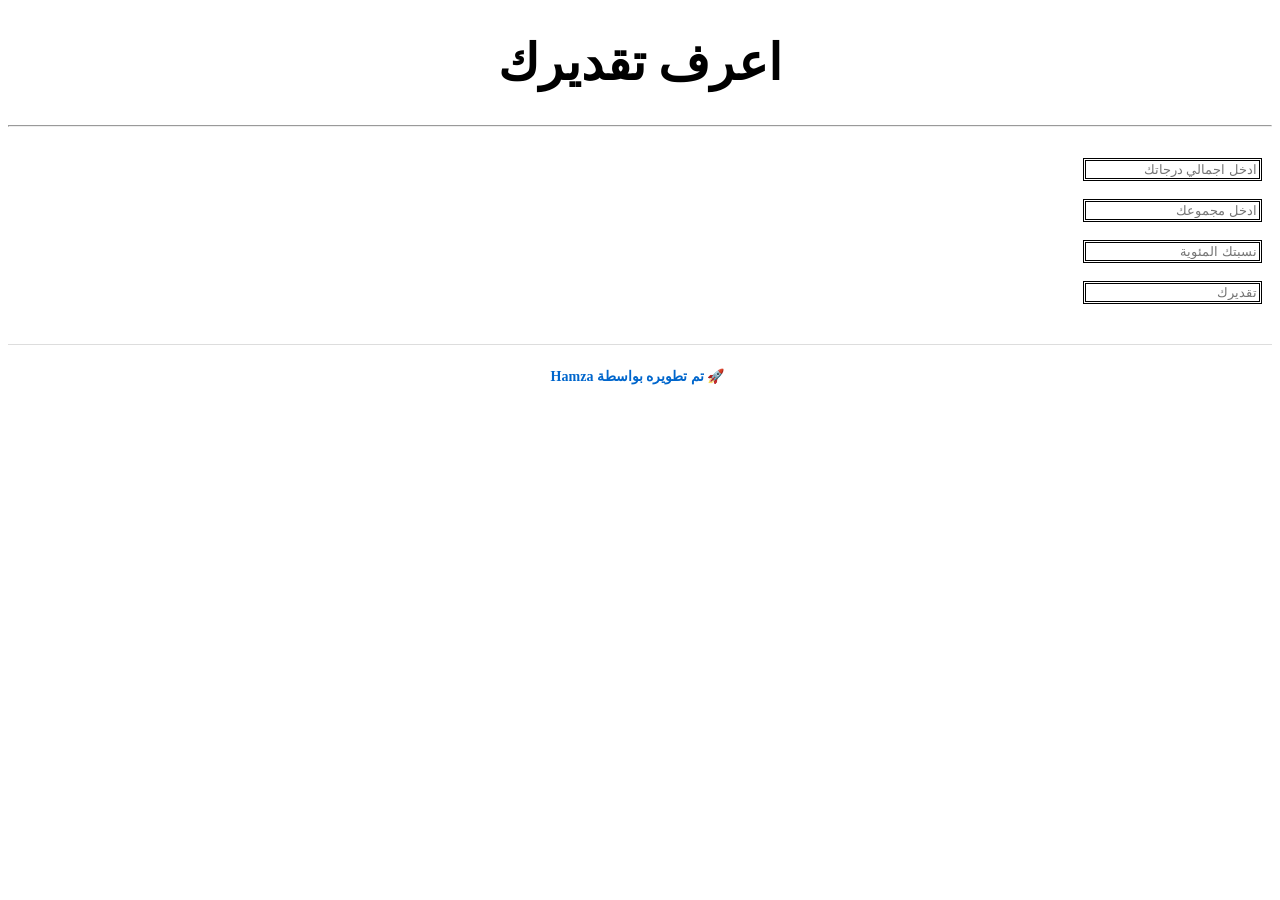
==== index.html @ 23984f37 "Add files via upload" ====
<!DOCTYPE html>
<html>
    <head>
        <meta charset="UTF-8">
        <meta name="viewport" content="width=device-width, initial-scale=1.0">
        <meta name="description" content="درجات طلاب الصف الثالث الاعدادي في محافظة المنوفية">
        <title>معرفة تقديرك</title>
        <link rel="stylesheet" href="index.css">
    </head>
    <body dir="auto">
        <div class="heder">
            <center>
                <h1>اعرف تقديرك</h1><hr>
            </center>
        </div>
        <div class="input"><br>
            <input type="number" placeholder="ادخل اجمالي درجاتك" id="a1"><br><br>
            <input type="number" placeholder="ادخل مجموعك"id="a2"><br><br>
        </div>
        <div class="output">
            <input type="number" placeholder="نسبتك المئوية" id="a3"><br><br>
             <input type="text" placeholder="تقديرك" id="a4">
        </div>
        <div id="error-message"></div>
        <footer>
            <a href="https://www.facebook.com/Senko6666/" target="_blank" class="developer-link">
            <i class="fab fa-facebook"></i> 🚀 تم تطويره بواسطة Hamza
            </a>
        </footer>
         <script src="mine.js"></script>
    </body>
</html>
---- index.css ----
.heder{
    color: #000000;
    font-size: 25px;
}
#a1{
    border: #000000;
    border-style: double;
    color: rgb(0, 179, 255);
    margin: 0px 10px 0px 25px;
}
#a2{
    border: #000000;
    border-style: double;
    color: rgb(0, 179, 255);
     margin: 0px 10px 0px 25px;
}
#a3{
    border: #000000;
    border-style: double;
    color: rgb(0, 179, 255);
     margin: 0px 10px 0px 25px;
}
#a4{
    border: #000000;
    border-style: double;
    color: rgb(0, 179, 255);
     margin: 0px 10px 0px 25px;
}
#error-message {
  color: red;
  font-size: 14px;
  margin-top: 5px;
  font-weight: bold;
  display: none; /* مخفية في الأول */
}

    footer {
      text-align: center;
      padding: 20px;
      margin-top: 40px;
      color: #666;
      font-size: 14px;
      border-top: 1px solid #ddd;
    }
    
    .developer-link {
      color: #0066cc;
      font-weight: bold;
      text-decoration: none;
      display: inline-flex;
      align-items: center;
      gap: 5px;
    }
    
    .developer-link:hover {
      text-decoration: underline;
      color: #004d99;
    }
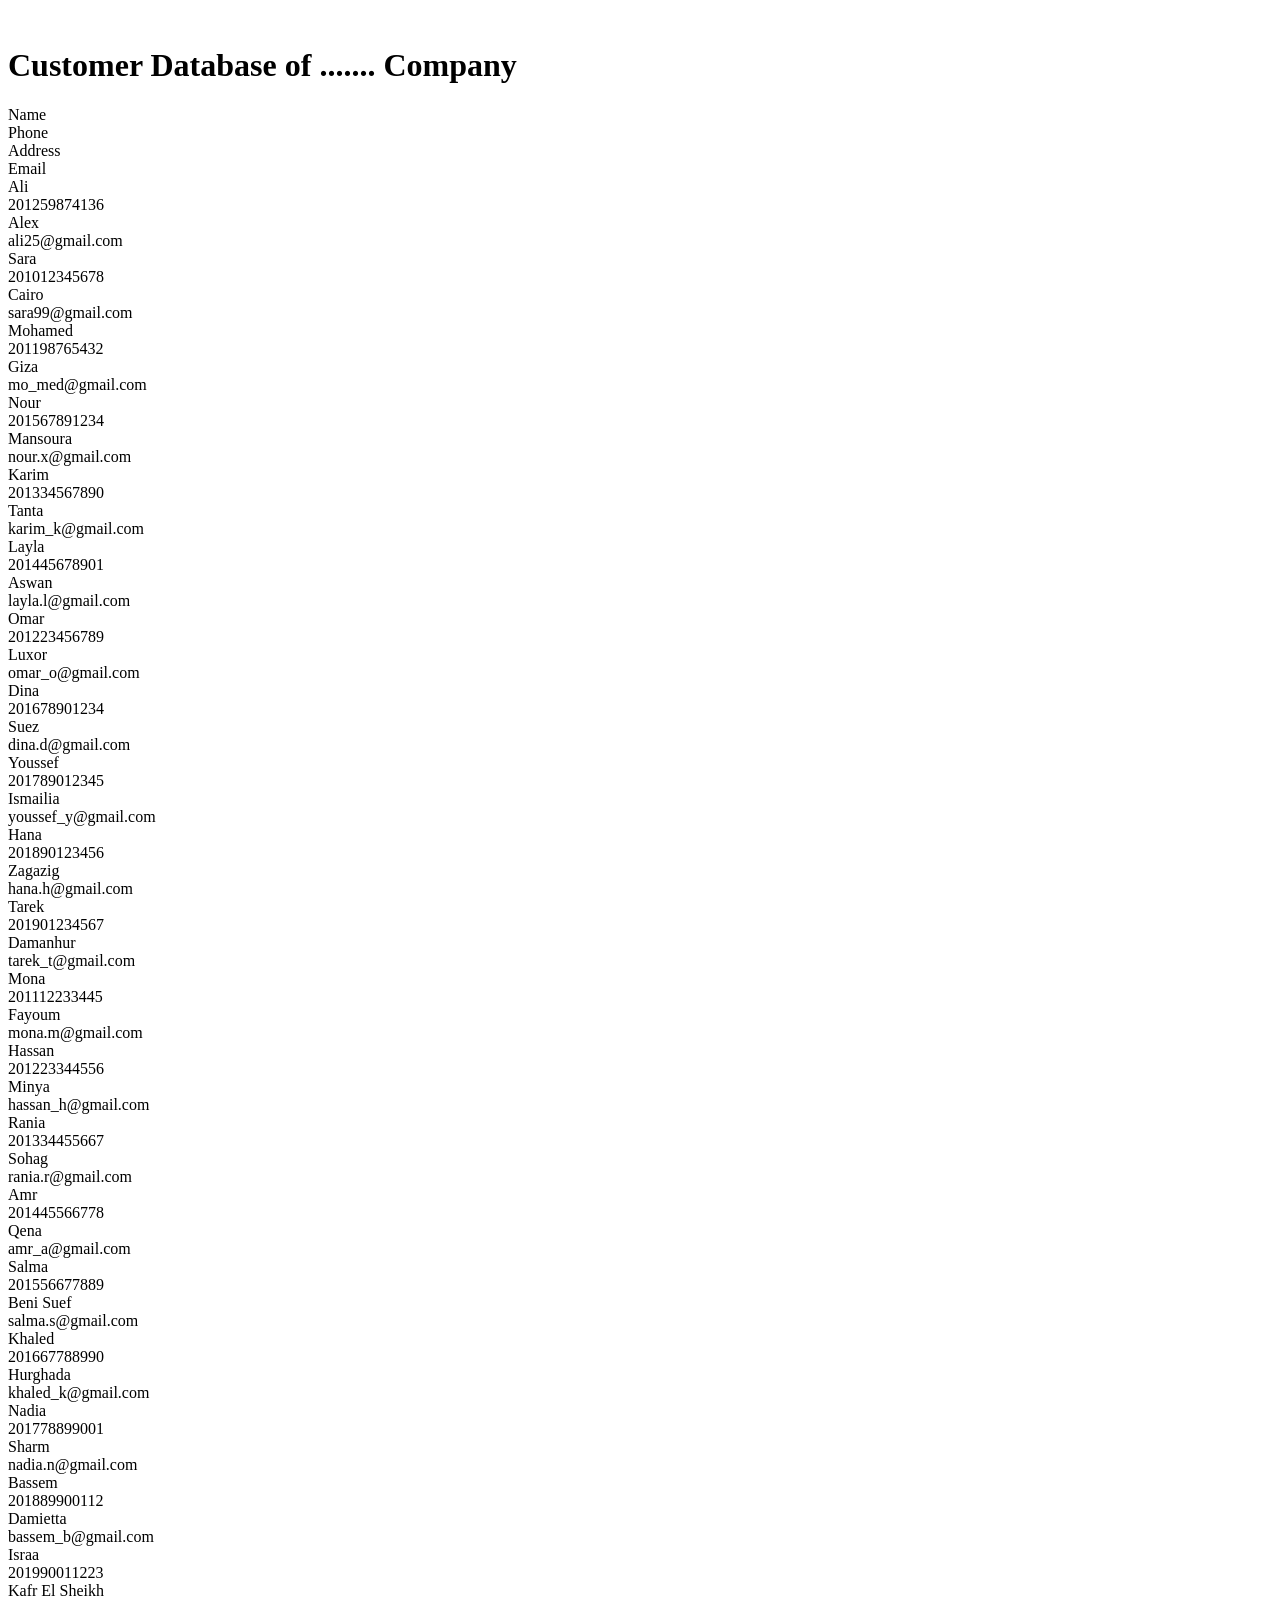
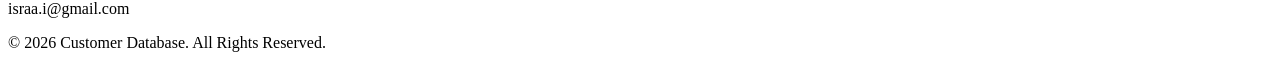
==== commit dd954dff: "Rename web.html to index.html" ====
--- a/index.html
+++ b/index.html
@@ -1,33 +1,147 @@
 <!DOCTYPE html>
-<html>
-    <head>
-        <meta charset="UTF-8">
-        <meta name="viewport" content="width=device-width, initial-scale=1.0">
-        <meta name="description" content="درجات طلاب الصف الثالث الاعدادي في محافظة المنوفية">
-        <title>معرفة تقديرك</title>
-        <link rel="stylesheet" href="index.css">
-    </head>
-    <body dir="auto">
-        <div class="heder">
-            <center>
-                <h1>اعرف تقديرك</h1><hr>
-            </center>
-        </div>
-        <div class="input"><br>
-            <input type="number" placeholder="ادخل اجمالي درجاتك" id="a1"><br><br>
-            <input type="number" placeholder="ادخل مجموعك"id="a2"><br><br>
-        </div>
-        <div class="output">
-            <input type="number" placeholder="نسبتك المئوية" id="a3"><br><br>
-             <input type="text" placeholder="تقديرك" id="a4">
-        </div>
-        <div id="error-message"></div>
-        <footer>
-            <a href="https://www.facebook.com/Senko6666/" target="_blank" class="developer-link">
-            <i class="fab fa-facebook"></i> 🚀 تم تطويره بواسطة Hamza
-            </a>
-        </footer>
-         <script src="mine.js"></script>
-    </body>
+<html lang="en">
+<head>
+    <meta charset="UTF-8">
+    <meta name="viewport" content="width=device-width, initial-scale=1.0">
+    <title>Customer Database</title>
+    <link rel="stylesheet" href="css/bootstrap.min.css">
+        <link rel="stylesheet" href="css/style.css">
+</head>
+<body>
+    <br>
+    <h1 class="h1 text-center">Customer Database of ....... Company</h1>
+    <div class="container"><div class="container">
+     <div class="row">
+        <div class="col text-center">Name</div>
+        <div class="col text-center">Phone</div>
+        <div class="col text-center">Address</div>
+        <div class="col text-center">Email</div>
+    </div>
+    <div class="row">
+        <div class="col">Ali</div>
+        <div class="col">201259874136</div>
+        <div class="col">Alex</div>
+        <div class="col">ali25@gmail.com</div>
+    </div>
+    <div class="row">
+        <div class="col">Sara</div>
+        <div class="col">201012345678</div>
+        <div class="col">Cairo</div>
+        <div class="col">sara99@gmail.com</div>
+    </div>
+    <div class="row">
+        <div class="col">Mohamed</div>
+        <div class="col">201198765432</div>
+        <div class="col">Giza</div>
+        <div class="col">mo_med@gmail.com</div>
+    </div>
+    <div class="row">
+        <div class="col">Nour</div>
+        <div class="col">201567891234</div>
+        <div class="col">Mansoura</div>
+        <div class="col">nour.x@gmail.com</div>
+    </div>
+    <div class="row">
+        <div class="col">Karim</div>
+        <div class="col">201334567890</div>
+        <div class="col">Tanta</div>
+        <div class="col">karim_k@gmail.com</div>
+    </div>
+    <div class="row">
+        <div class="col">Layla</div>
+        <div class="col">201445678901</div>
+        <div class="col">Aswan</div>
+        <div class="col">layla.l@gmail.com</div>
+    </div>
+    <div class="row">
+        <div class="col">Omar</div>
+        <div class="col">201223456789</div>
+        <div class="col">Luxor</div>
+        <div class="col">omar_o@gmail.com</div>
+    </div>
+    <div class="row">
+        <div class="col">Dina</div>
+        <div class="col">201678901234</div>
+        <div class="col">Suez</div>
+        <div class="col">dina.d@gmail.com</div>
+    </div>
+    <div class="row">
+        <div class="col">Youssef</div>
+        <div class="col">201789012345</div>
+        <div class="col">Ismailia</div>
+        <div class="col">youssef_y@gmail.com</div>
+    </div>
+    <div class="row">
+        <div class="col">Hana</div>
+        <div class="col">201890123456</div>
+        <div class="col">Zagazig</div>
+        <div class="col">hana.h@gmail.com</div>
+    </div>
+    <div class="row">
+        <div class="col">Tarek</div>
+        <div class="col">201901234567</div>
+        <div class="col">Damanhur</div>
+        <div class="col">tarek_t@gmail.com</div>
+    </div>
+    <div class="row">
+        <div class="col">Mona</div>
+        <div class="col">201112233445</div>
+        <div class="col">Fayoum</div>
+        <div class="col">mona.m@gmail.com</div>
+    </div>
+    <div class="row">
+        <div class="col">Hassan</div>
+        <div class="col">201223344556</div>
+        <div class="col">Minya</div>
+        <div class="col">hassan_h@gmail.com</div>
+    </div>
+    <div class="row">
+        <div class="col">Rania</div>
+        <div class="col">201334455667</div>
+        <div class="col">Sohag</div>
+        <div class="col">rania.r@gmail.com</div>
+    </div>
+    <div class="row">
+        <div class="col">Amr</div>
+        <div class="col">201445566778</div>
+        <div class="col">Qena</div>
+        <div class="col">amr_a@gmail.com</div>
+    </div>
+    <div class="row">
+        <div class="col">Salma</div>
+        <div class="col">201556677889</div>
+        <div class="col">Beni Suef</div>
+        <div class="col">salma.s@gmail.com</div>
+    </div>
+    <div class="row">
+        <div class="col">Khaled</div>
+        <div class="col">201667788990</div>
+        <div class="col">Hurghada</div>
+        <div class="col">khaled_k@gmail.com</div>
+    </div>
+    <div class="row">
+        <div class="col">Nadia</div>
+        <div class="col">201778899001</div>
+        <div class="col">Sharm</div>
+        <div class="col">nadia.n@gmail.com</div>
+    </div>
+    <div class="row">
+        <div class="col">Bassem</div>
+        <div class="col">201889900112</div>
+        <div class="col">Damietta</div>
+        <div class="col">bassem_b@gmail.com</div>
+    </div>
+    <div class="row">
+        <div class="col">Israa</div>
+        <div class="col">201990011223</div>
+        <div class="col">Kafr El Sheikh</div>
+        <div class="col">israa.i@gmail.com</div>
+    </div>
+</div>
+    <script src="js/bootstrap.min.js"></script>
+    <script src="js/main.js"></script>
+     <footer>
+    <p>&copy; 2026 Customer Database. All Rights Reserved.</p>
+</footer>
+</body>
 </html>
-
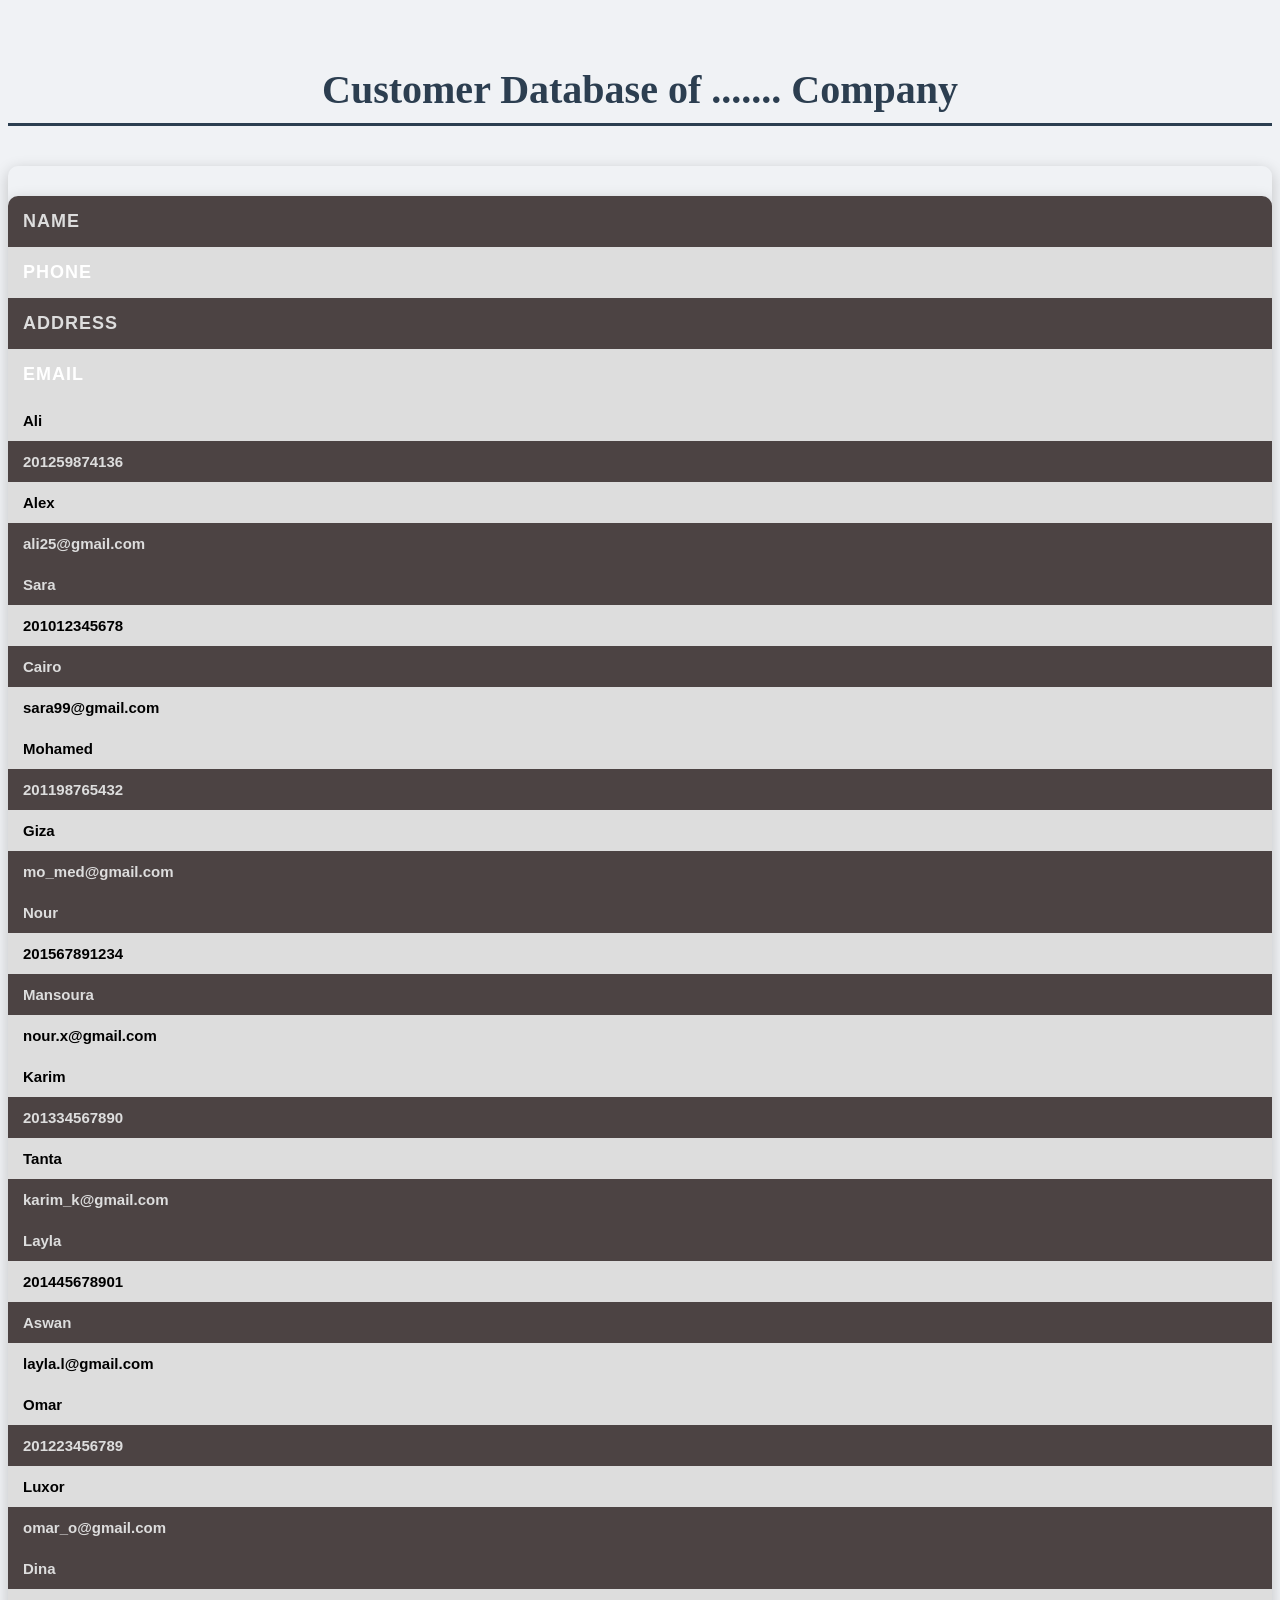
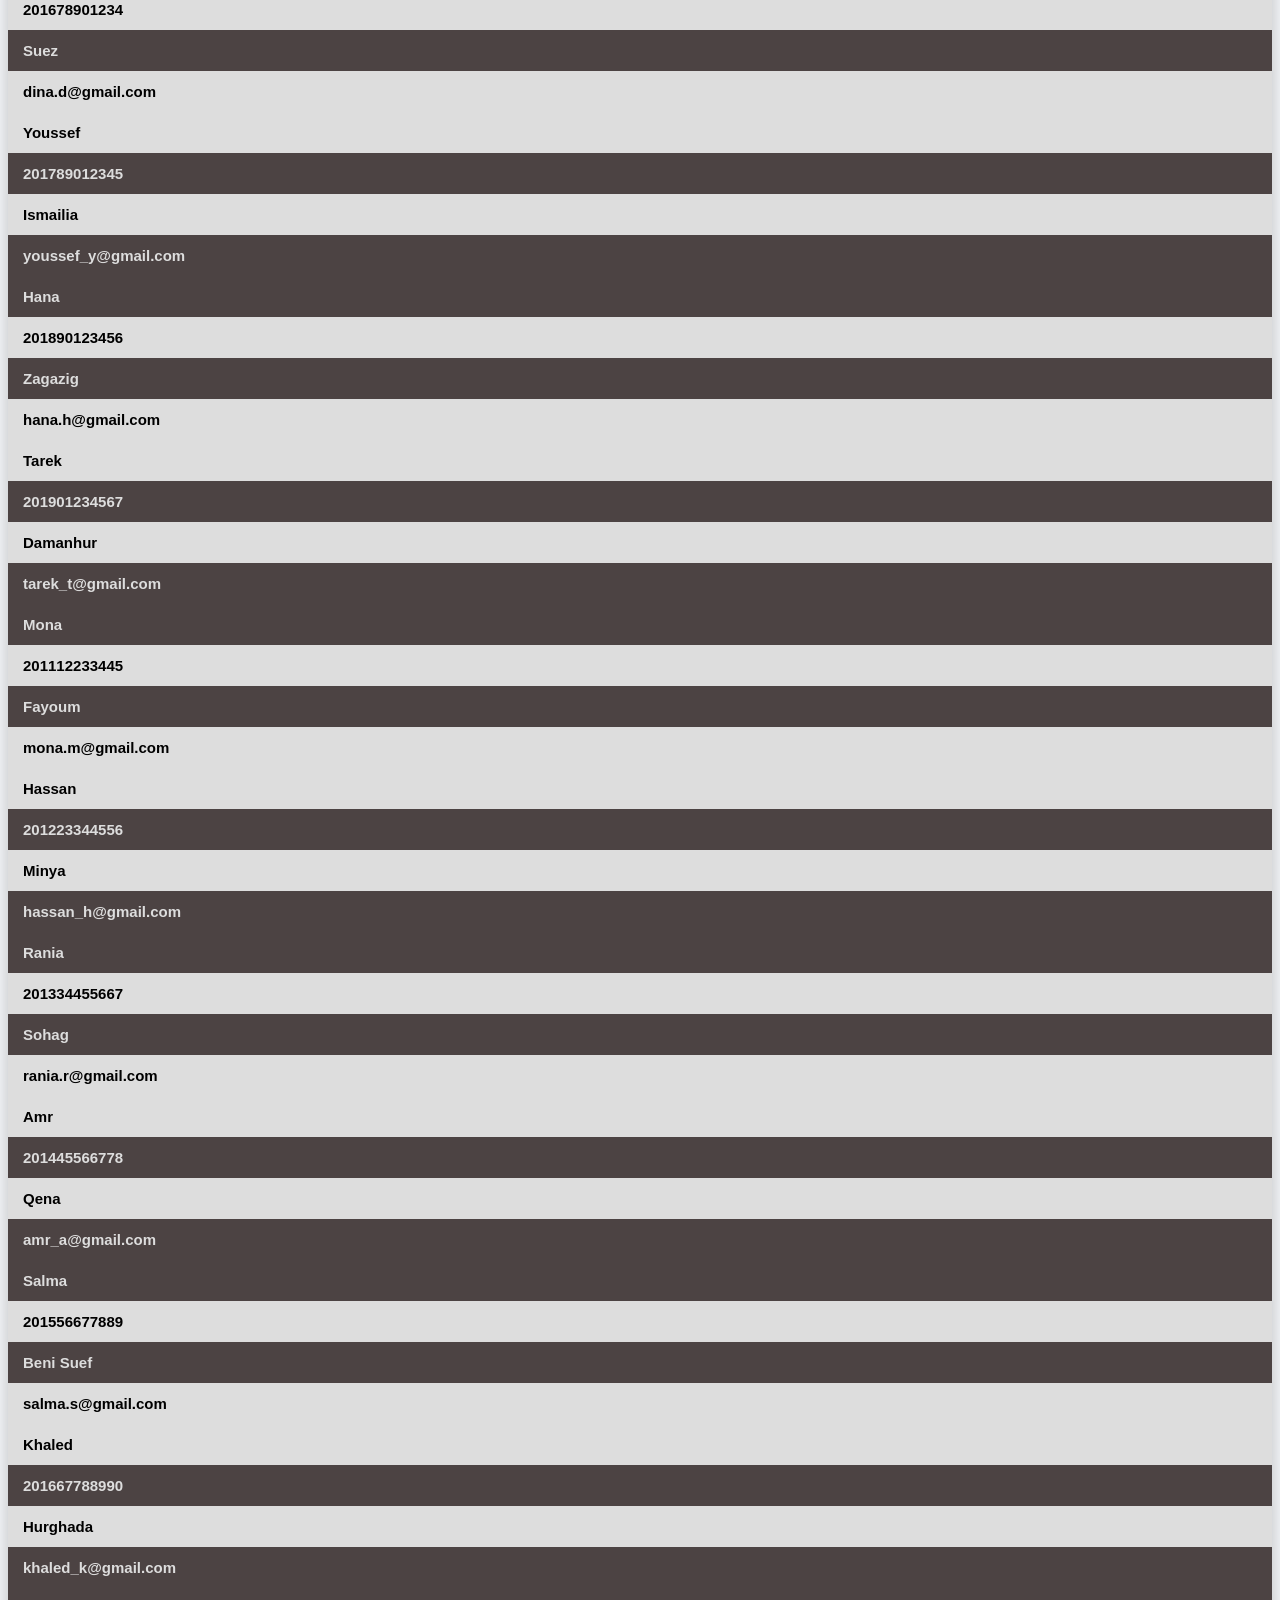
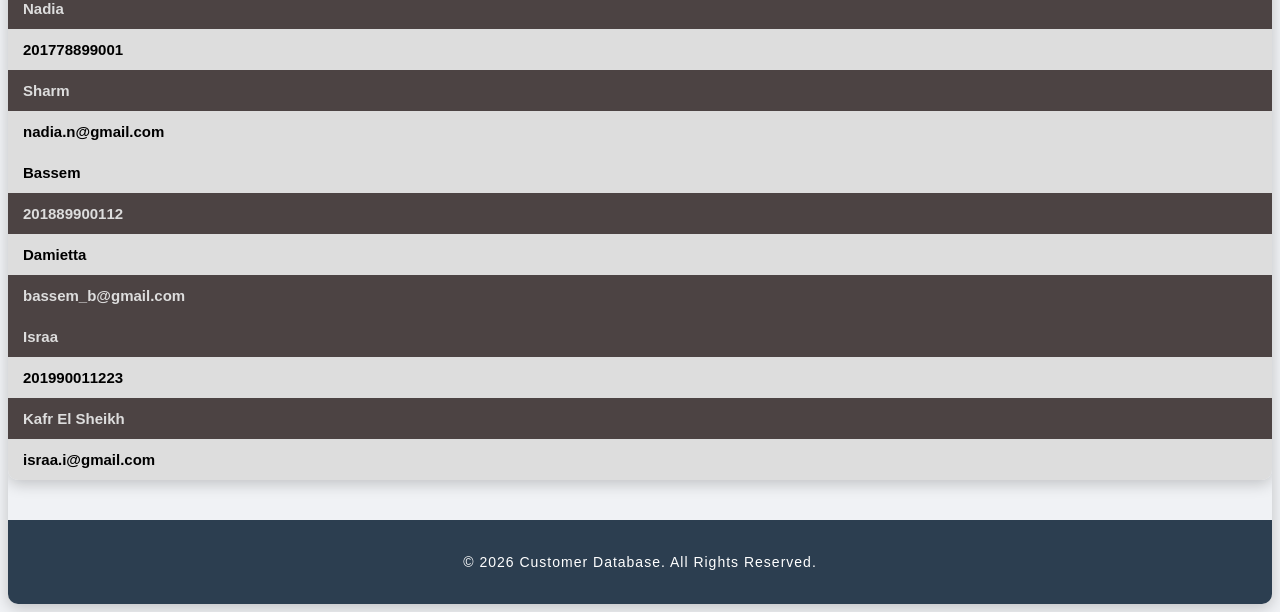
==== commit 76da33a4: "Update index.html" ====
--- a/index.html
+++ b/index.html
@@ -4,8 +4,8 @@
     <meta charset="UTF-8">
     <meta name="viewport" content="width=device-width, initial-scale=1.0">
     <title>Customer Database</title>
-    <link rel="stylesheet" href="css/bootstrap.min.css">
-        <link rel="stylesheet" href="css/style.css">
+    <link rel="stylesheet" href="bootstrap.min.css">
+        <link rel="stylesheet" href="style.css">
 </head>
 <body>
     <br>
@@ -138,8 +138,8 @@
         <div class="col">israa.i@gmail.com</div>
     </div>
 </div>
-    <script src="js/bootstrap.min.js"></script>
-    <script src="js/main.js"></script>
+    <script src="bootstrap.min.js"></script>
+    <script src="main.js"></script>
      <footer>
     <p>&copy; 2026 Customer Database. All Rights Reserved.</p>
 </footer>
--- a/style.css
+++ b/style.css
@@ -0,0 +1,66 @@
+/* الصفوف الفردية: odd أبيض، even رمادي */
+.row:nth-child(odd) .col:nth-child(odd) {
+    background: #4c4343;
+    color: #ddd;
+}
+.row:nth-child(odd) .col:nth-child(even) {
+    background: #ddd;
+}
+
+/* الصفوف الزوجية: العكس */
+.row:nth-child(even) .col:nth-child(odd) {
+    background: #ddd;
+}
+.row:nth-child(even) .col:nth-child(even) {
+    background: #4c4343;
+    color: #ddd;
+}
+.row .col {
+    font-size: 20px;
+    font-weight: bold;
+}
+.container {
+    box-shadow: 0 4px 15px rgba(0,0,0,0.2);
+    border-radius: 10px;
+    overflow: hidden;
+    margin-top: 30px;
+}
+.row:first-child .col {
+    background: #2c3e50;
+    color: white;
+    padding: 15px;
+    font-size: 18px;
+    text-transform: uppercase;
+    letter-spacing: 1px;
+}
+.row .col {
+    padding: 12px 15px;
+    font-size: 15px;
+    transition: background 0.2s;
+}
+.row:hover .col {
+    background: #b0c4de !important;
+    cursor: pointer;
+}
+h1 {
+    font-family: 'Georgia', serif;
+    color: #2c3e50;
+    text-align: center;
+    margin: 40px 0;
+    font-size: 2.5rem;
+    border-bottom: 3px solid #2c3e50;
+    padding-bottom: 10px;
+}
+body {
+    background: #f0f2f5;
+    font-family: 'Segoe UI', sans-serif;
+}
+footer {
+    text-align: center;
+    padding: 20px;
+    margin-top: 40px;
+    background: #2c3e50;
+    color: white;
+    font-size: 14px;
+    letter-spacing: 1px;
+}
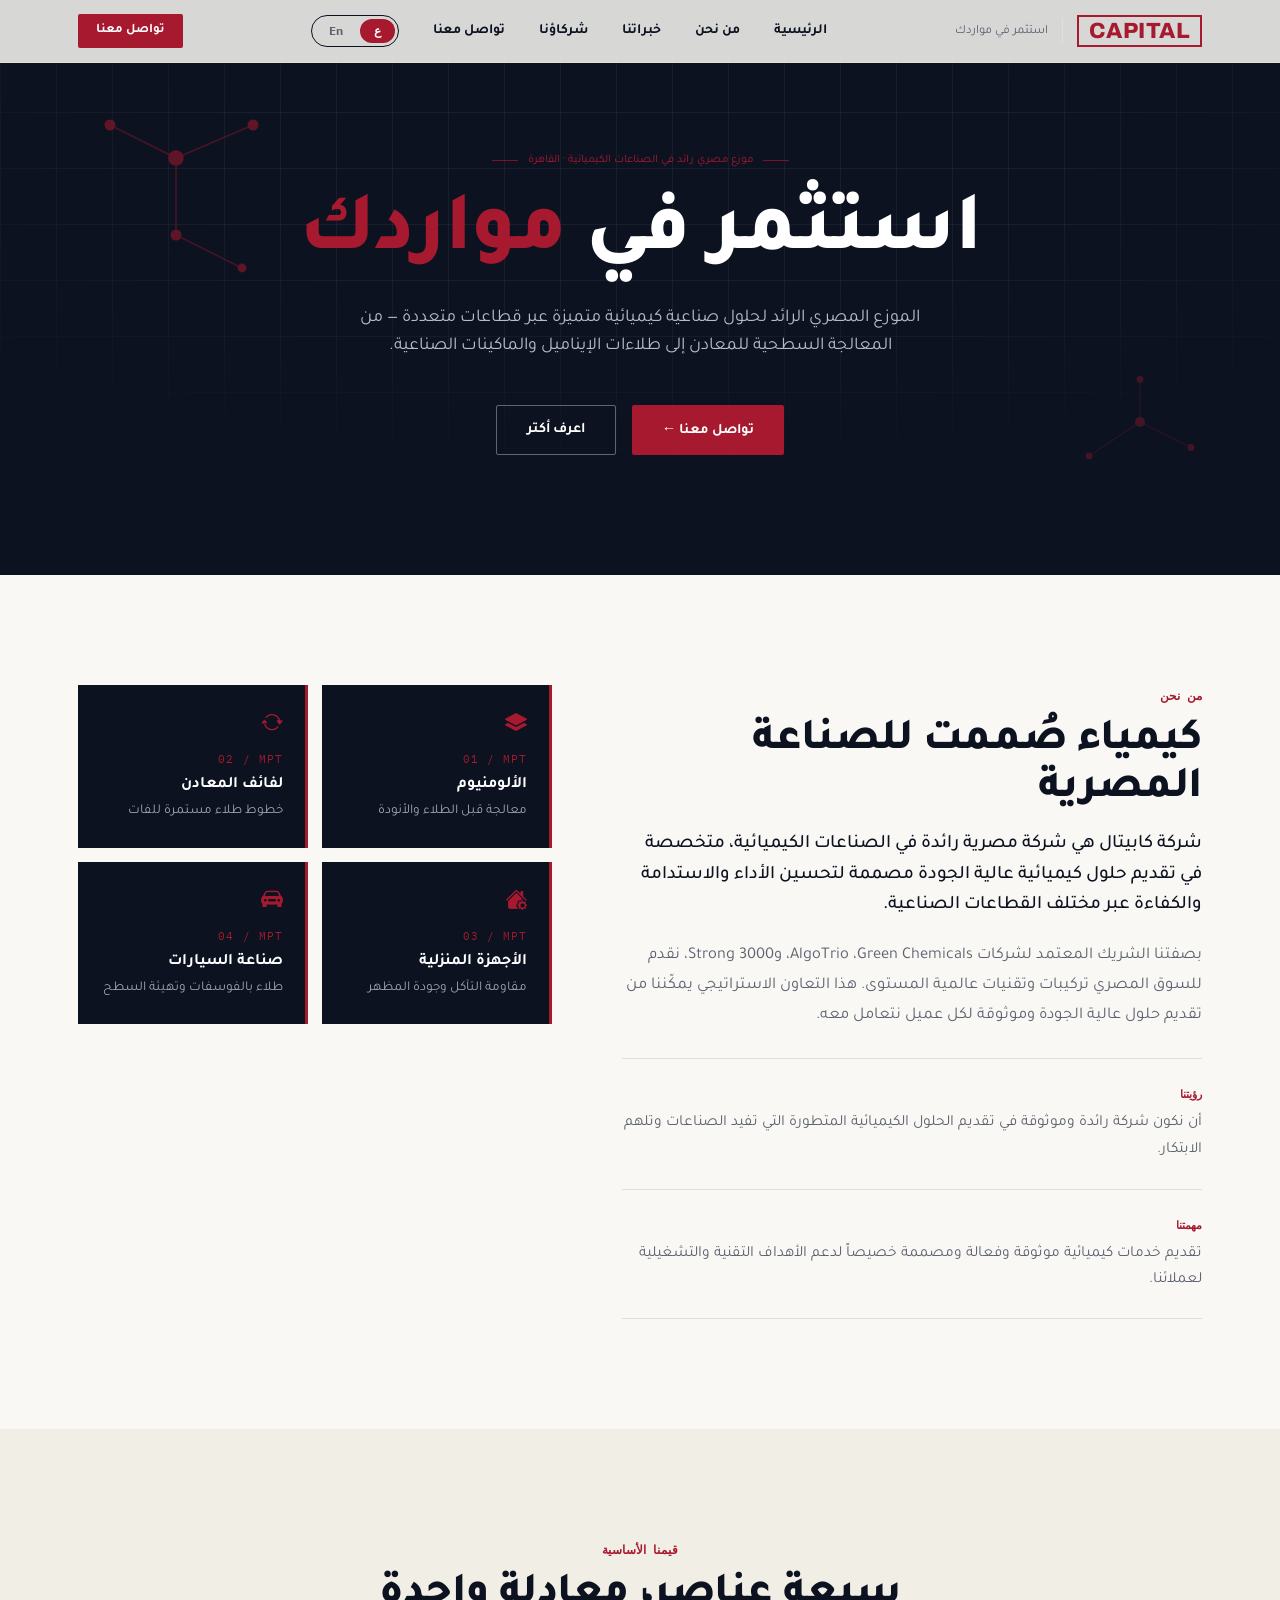
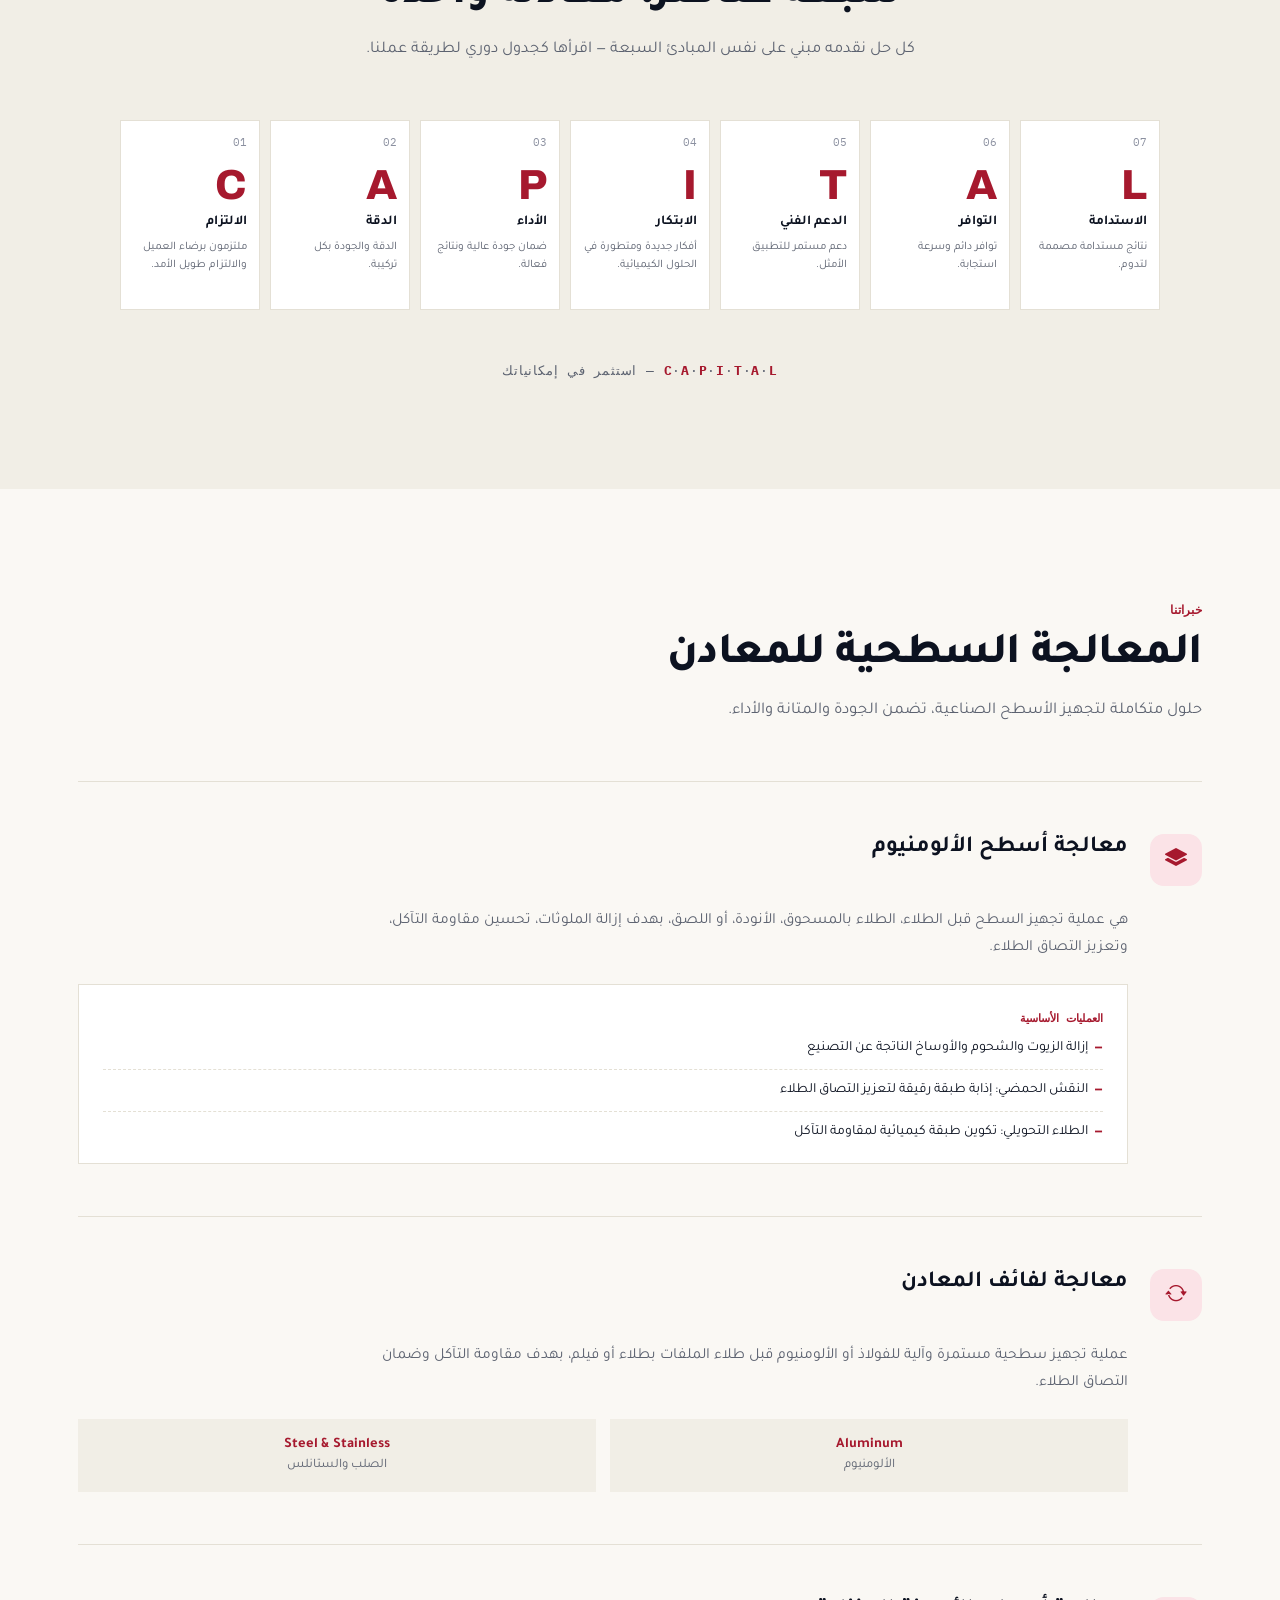
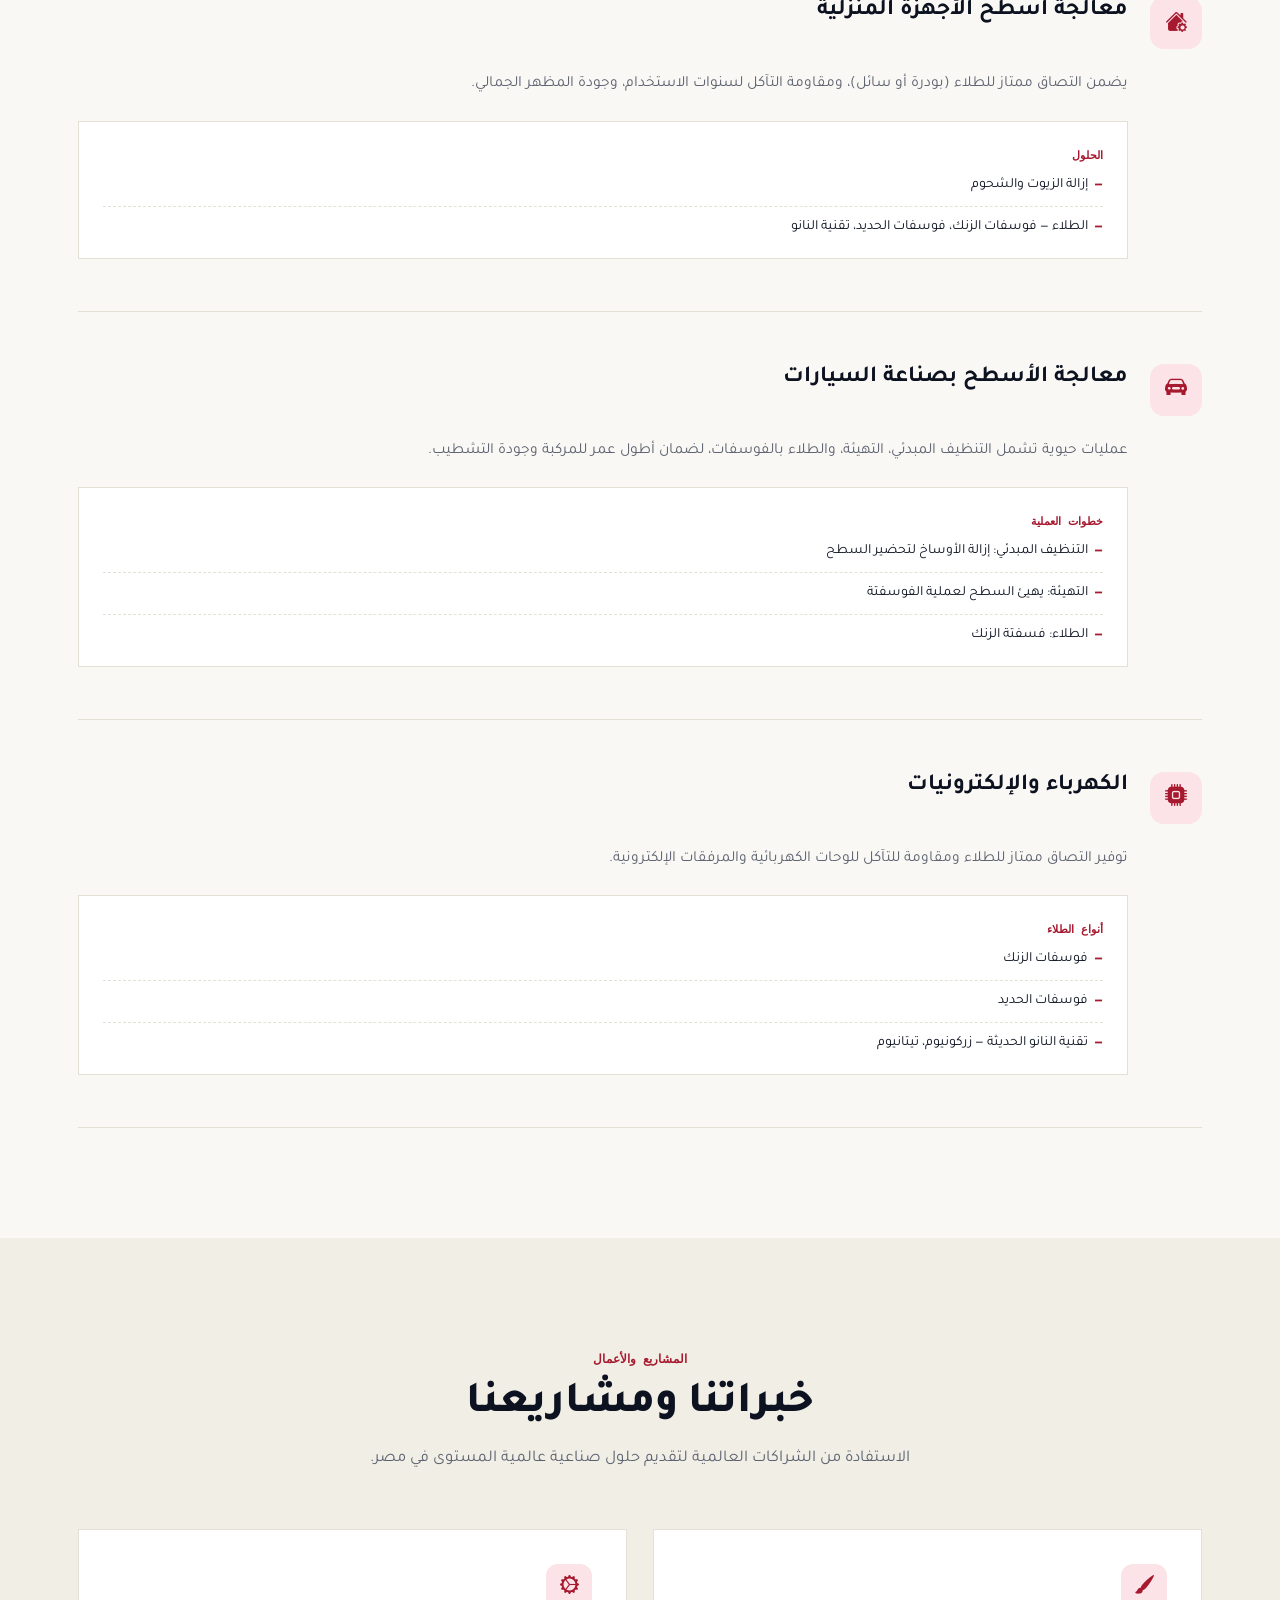
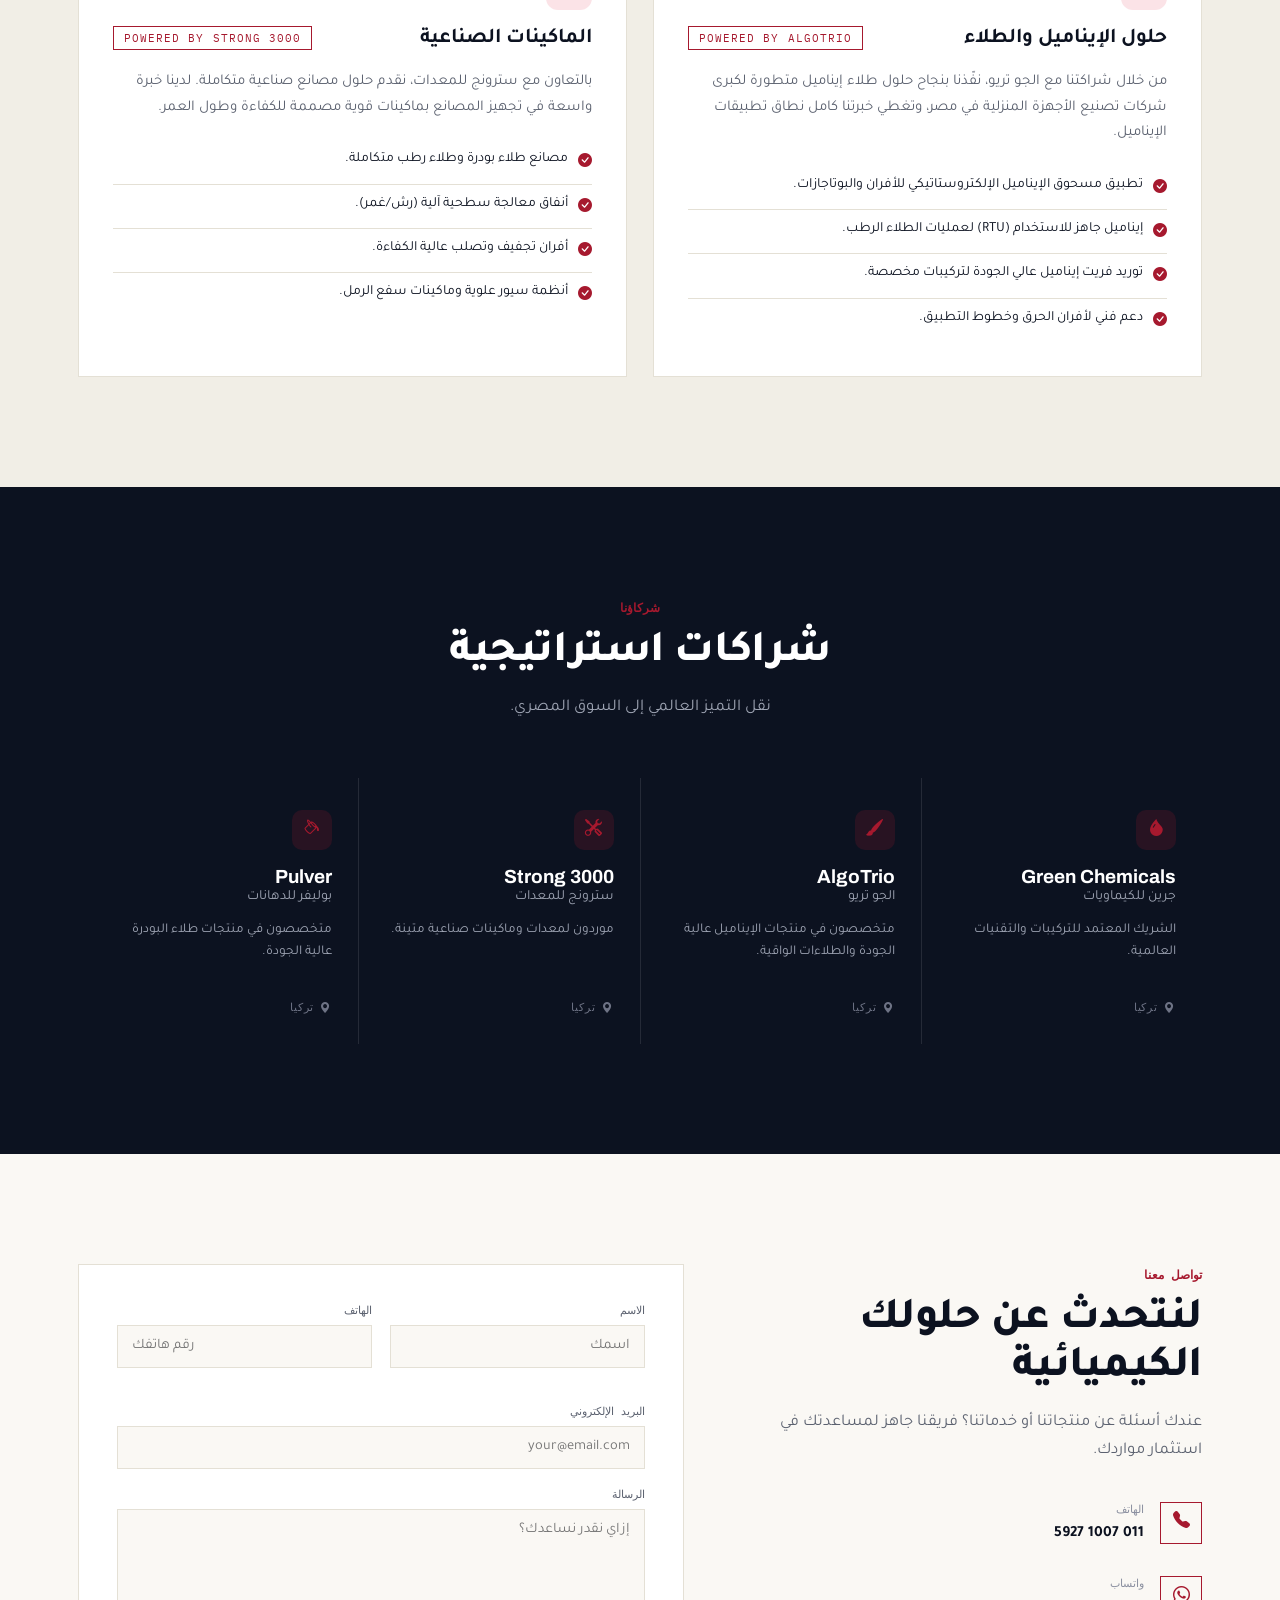
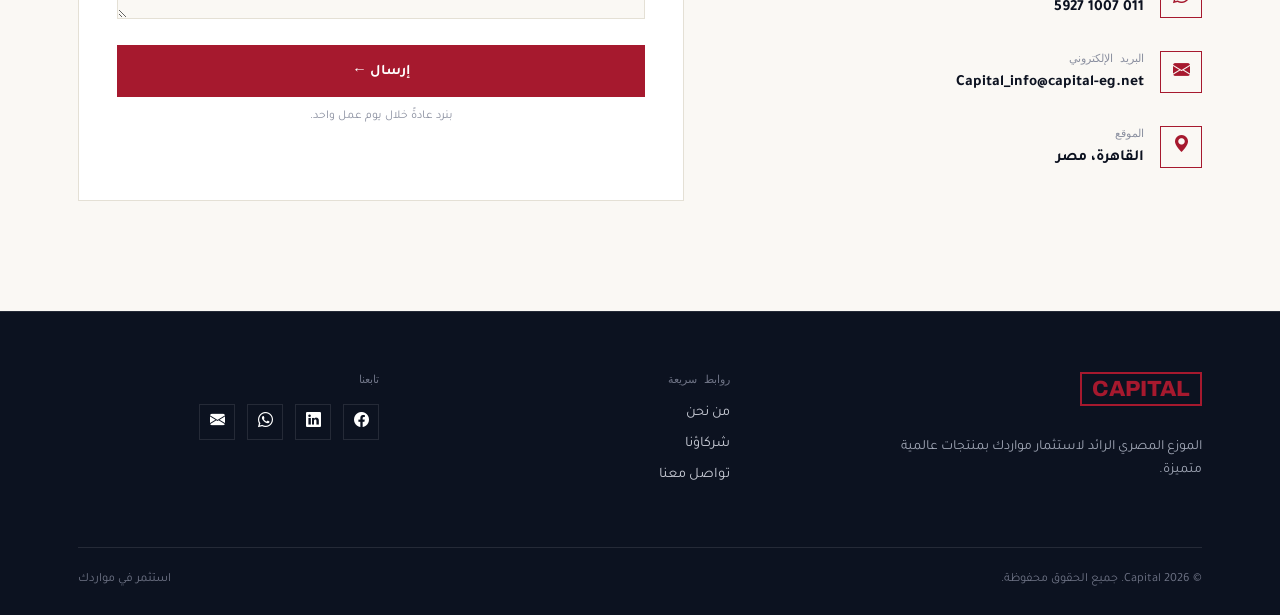
==== commit 823800f7: "Add files via upload" ====
--- a/index.html
+++ b/index.html
@@ -1,147 +1,399 @@
-<!DOCTYPE html>
-<html lang="en">
-<head>
-    <meta charset="UTF-8">
-    <meta name="viewport" content="width=device-width, initial-scale=1.0">
-    <title>Customer Database</title>
-    <link rel="stylesheet" href="bootstrap.min.css">
-        <link rel="stylesheet" href="style.css">
-</head>
-<body>
-    <br>
-    <h1 class="h1 text-center">Customer Database of ....... Company</h1>
-    <div class="container"><div class="container">
-     <div class="row">
-        <div class="col text-center">Name</div>
-        <div class="col text-center">Phone</div>
-        <div class="col text-center">Address</div>
-        <div class="col text-center">Email</div>
-    </div>
-    <div class="row">
-        <div class="col">Ali</div>
-        <div class="col">201259874136</div>
-        <div class="col">Alex</div>
-        <div class="col">ali25@gmail.com</div>
-    </div>
-    <div class="row">
-        <div class="col">Sara</div>
-        <div class="col">201012345678</div>
-        <div class="col">Cairo</div>
-        <div class="col">sara99@gmail.com</div>
-    </div>
-    <div class="row">
-        <div class="col">Mohamed</div>
-        <div class="col">201198765432</div>
-        <div class="col">Giza</div>
-        <div class="col">mo_med@gmail.com</div>
-    </div>
-    <div class="row">
-        <div class="col">Nour</div>
-        <div class="col">201567891234</div>
-        <div class="col">Mansoura</div>
-        <div class="col">nour.x@gmail.com</div>
-    </div>
-    <div class="row">
-        <div class="col">Karim</div>
-        <div class="col">201334567890</div>
-        <div class="col">Tanta</div>
-        <div class="col">karim_k@gmail.com</div>
-    </div>
-    <div class="row">
-        <div class="col">Layla</div>
-        <div class="col">201445678901</div>
-        <div class="col">Aswan</div>
-        <div class="col">layla.l@gmail.com</div>
-    </div>
-    <div class="row">
-        <div class="col">Omar</div>
-        <div class="col">201223456789</div>
-        <div class="col">Luxor</div>
-        <div class="col">omar_o@gmail.com</div>
-    </div>
-    <div class="row">
-        <div class="col">Dina</div>
-        <div class="col">201678901234</div>
-        <div class="col">Suez</div>
-        <div class="col">dina.d@gmail.com</div>
-    </div>
-    <div class="row">
-        <div class="col">Youssef</div>
-        <div class="col">201789012345</div>
-        <div class="col">Ismailia</div>
-        <div class="col">youssef_y@gmail.com</div>
-    </div>
-    <div class="row">
-        <div class="col">Hana</div>
-        <div class="col">201890123456</div>
-        <div class="col">Zagazig</div>
-        <div class="col">hana.h@gmail.com</div>
-    </div>
-    <div class="row">
-        <div class="col">Tarek</div>
-        <div class="col">201901234567</div>
-        <div class="col">Damanhur</div>
-        <div class="col">tarek_t@gmail.com</div>
-    </div>
-    <div class="row">
-        <div class="col">Mona</div>
-        <div class="col">201112233445</div>
-        <div class="col">Fayoum</div>
-        <div class="col">mona.m@gmail.com</div>
-    </div>
-    <div class="row">
-        <div class="col">Hassan</div>
-        <div class="col">201223344556</div>
-        <div class="col">Minya</div>
-        <div class="col">hassan_h@gmail.com</div>
-    </div>
-    <div class="row">
-        <div class="col">Rania</div>
-        <div class="col">201334455667</div>
-        <div class="col">Sohag</div>
-        <div class="col">rania.r@gmail.com</div>
-    </div>
-    <div class="row">
-        <div class="col">Amr</div>
-        <div class="col">201445566778</div>
-        <div class="col">Qena</div>
-        <div class="col">amr_a@gmail.com</div>
-    </div>
-    <div class="row">
-        <div class="col">Salma</div>
-        <div class="col">201556677889</div>
-        <div class="col">Beni Suef</div>
-        <div class="col">salma.s@gmail.com</div>
-    </div>
-    <div class="row">
-        <div class="col">Khaled</div>
-        <div class="col">201667788990</div>
-        <div class="col">Hurghada</div>
-        <div class="col">khaled_k@gmail.com</div>
-    </div>
-    <div class="row">
-        <div class="col">Nadia</div>
-        <div class="col">201778899001</div>
-        <div class="col">Sharm</div>
-        <div class="col">nadia.n@gmail.com</div>
-    </div>
-    <div class="row">
-        <div class="col">Bassem</div>
-        <div class="col">201889900112</div>
-        <div class="col">Damietta</div>
-        <div class="col">bassem_b@gmail.com</div>
-    </div>
-    <div class="row">
-        <div class="col">Israa</div>
-        <div class="col">201990011223</div>
-        <div class="col">Kafr El Sheikh</div>
-        <div class="col">israa.i@gmail.com</div>
-    </div>
-</div>
-    <script src="bootstrap.min.js"></script>
-    <script src="main.js"></script>
-     <footer>
-    <p>&copy; 2026 Customer Database. All Rights Reserved.</p>
-</footer>
-</body>
-</html>
+<!DOCTYPE html>
+<html lang="ar" dir="rtl">
+<head>
+<meta charset="UTF-8">
+<meta name="viewport" content="width=device-width, initial-scale=1.0">
+<title>كابيتال | استثمر في مواردك</title>
+<meta name="description" content="كابيتال — الموزع المصري الرائد للحلول الكيميائية الصناعية، من المعالجة السطحية للمعادن إلى طلاءات الإيناميل والماكينات الصناعية.">
+<link rel="canonical" href="https://capital-eg.net/">
+<link rel="alternate" hreflang="ar" href="https://capital-eg.net/index.html">
+<link rel="alternate" hreflang="en" href="https://capital-eg.net/en.html">
+<link rel="preconnect" href="https://fonts.googleapis.com">
+<link rel="preconnect" href="https://fonts.gstatic.com" crossorigin>
+<link href="https://fonts.googleapis.com/css2?family=Archivo:wght@500;600;700;800;900&family=Archivo+Expanded:wght@700;800&family=Inter:wght@400;500;600;700&family=IBM+Plex+Mono:wght@500;600&family=Tajawal:wght@400;500;700;800;900&display=swap" rel="stylesheet">
+<link rel="stylesheet" href="style.css">
+<link rel="stylesheet" href="https://cdn.jsdelivr.net/npm/bootstrap-icons@1.11.3/font/bootstrap-icons.min.css">
+</head>
+<body>
+
+<!-- NAV -->
+<nav class="nav">
+  <div class="wrap nav-inner">
+    <div class="brand">
+      <div class="brand-mark">CAPITAL</div>
+      <div class="brand-divider"></div>
+      <div class="brand-tag">استثمر في مواردك</div>
+    </div>
+    <div class="nav-links" id="navLinks">
+      <a href="#home">الرئيسية</a>
+      <a href="#about">من نحن</a>
+      <a href="#expertise">خبراتنا</a>
+      <a href="#partners">شركاؤنا</a>
+      <a href="#contact">تواصل معنا</a>
+      <div class="lang-switch">
+        <a href="index.html" class="active">ع</a>
+        <a href="en.html">En</a>
+      </div>
+    </div>
+    <div style="display:flex;align-items:center;gap:14px;">
+      <a href="#contact" class="nav-cta">تواصل معنا</a>
+      <button class="burger" id="burger" type="button" aria-label="القائمة"><span></span><span></span><span></span></button>
+    </div>
+  </div>
+</nav>
+
+<!-- HERO -->
+<header class="hero" id="home">
+  <div class="hero-grid"></div>
+  <svg class="hero-mol a" viewBox="0 0 200 200" fill="none"><g stroke="#A6192E" stroke-width="1.4" opacity=".7">
+    <line x1="30" y1="40" x2="90" y2="70"/><line x1="90" y1="70" x2="90" y2="140"/><line x1="90" y1="70" x2="160" y2="40"/><line x1="90" y1="140" x2="150" y2="170"/>
+  </g><g fill="#A6192E"><circle cx="30" cy="40" r="5"/><circle cx="90" cy="70" r="7"/><circle cx="90" cy="140" r="5"/><circle cx="160" cy="40" r="5"/><circle cx="150" cy="170" r="4"/></g></svg>
+  <svg class="hero-mol b" viewBox="0 0 200 200" fill="none"><g stroke="#A6192E" stroke-width="1.4" opacity=".6">
+    <line x1="20" y1="100" x2="80" y2="60"/><line x1="80" y1="60" x2="140" y2="90"/><line x1="80" y1="60" x2="80" y2="10"/>
+  </g><g fill="#A6192E"><circle cx="20" cy="100" r="4"/><circle cx="80" cy="60" r="6"/><circle cx="140" cy="90" r="4"/><circle cx="80" cy="10" r="4"/></g></svg>
+
+  <div class="wrap hero-inner">
+    <span class="eyebrow">موزع مصري رائد في الصناعات الكيميائية · القاهرة</span>
+    <h1 class="hero-h1">استثمر في <em>مواردك</em></h1>
+    <p class="hero-sub">الموزع المصري الرائد لحلول صناعية كيميائية متميزة عبر قطاعات متعددة — من المعالجة السطحية للمعادن إلى طلاءات الإيناميل والماكينات الصناعية.</p>
+    <div class="hero-cta-row">
+      <a href="#contact" class="btn btn-primary">تواصل معنا ←</a>
+      <a href="#expertise" class="btn btn-outline">اعرف أكتر</a>
+    </div>
+  </div>
+</header>
+
+<!-- ABOUT -->
+<section class="pad" id="about">
+  <div class="wrap about-grid">
+    <div class="about-copy">
+      <span class="sec-eyebrow">من نحن</span>
+      <h2 class="sec-h2">كيمياء صُممت للصناعة المصرية</h2>
+      <p class="lead">شركة كابيتال هي شركة مصرية رائدة في الصناعات الكيميائية، متخصصة في تقديم حلول كيميائية عالية الجودة مصممة لتحسين الأداء والاستدامة والكفاءة عبر مختلف القطاعات الصناعية.</p>
+      <p>بصفتنا الشريك المعتمد لشركات <span dir="ltr" style="unicode-bidi:isolate;">Green Chemicals</span>، <span dir="ltr" style="unicode-bidi:isolate;">AlgoTrio</span>، و<span dir="ltr" style="unicode-bidi:isolate;">Strong 3000</span>، نقدم للسوق المصري تركيبات وتقنيات عالمية المستوى. هذا التعاون الاستراتيجي يمكّننا من تقديم حلول عالية الجودة وموثوقة لكل عميل نتعامل معه.</p>
+
+      <div class="vm-list">
+        <div class="vm-item">
+          <div class="vm-label">رؤيتنا</div>
+          <div class="vm-text">أن نكون شركة رائدة وموثوقة في تقديم الحلول الكيميائية المتطورة التي تفيد الصناعات وتلهم الابتكار.</div>
+        </div>
+        <div class="vm-item">
+          <div class="vm-label">مهمتنا</div>
+          <div class="vm-text">تقديم خدمات كيميائية موثوقة وفعالة ومصممة خصيصاً لدعم الأهداف التقنية والتشغيلية لعملائنا.</div>
+        </div>
+      </div>
+    </div>
+
+    <div>
+      <div class="sector-strip">
+        <div class="sector-card"><i class="bi bi-layers-fill"></i><span class="n">01 / MPT</span><div class="t">الألومنيوم</div><div class="d">معالجة قبل الطلاء والأنودة</div></div>
+        <div class="sector-card"><i class="bi bi-arrow-repeat"></i><span class="n">02 / MPT</span><div class="t">لفائف المعادن</div><div class="d">خطوط طلاء مستمرة للفات</div></div>
+        <div class="sector-card"><i class="bi bi-house-gear-fill"></i><span class="n">03 / MPT</span><div class="t">الأجهزة المنزلية</div><div class="d">مقاومة التآكل وجودة المظهر</div></div>
+        <div class="sector-card"><i class="bi bi-car-front-fill"></i><span class="n">04 / MPT</span><div class="t">صناعة السيارات</div><div class="d">طلاء بالفوسفات وتهيئة السطح</div></div>
+      </div>
+    </div>
+  </div>
+</section>
+
+<!-- CORE VALUES -->
+<section class="pad values-band">
+  <div class="wrap">
+    <div class="sec-head center">
+      <span class="sec-eyebrow">قيمنا الأساسية</span>
+      <h2 class="sec-h2">سبعة عناصر، معادلة واحدة</h2>
+      <p class="sec-p">كل حل نقدمه مبني على نفس المبادئ السبعة — اقرأها كجدول دوري لطريقة عملنا.</p>
+    </div>
+
+    <div class="periodic-row" id="periodicRow"></div>
+
+    <div class="values-formula">
+      <b>C</b>·<b>A</b>·<b>P</b>·<b>I</b>·<b>T</b>·<b>A</b>·<b>L</b> — استثمر في إمكانياتك
+    </div>
+  </div>
+</section>
+
+<!-- EXPERTISE -->
+<section class="pad" id="expertise">
+  <div class="wrap">
+    <div class="sec-head">
+      <span class="sec-eyebrow">خبراتنا</span>
+      <h2 class="sec-h2">المعالجة السطحية للمعادن</h2>
+      <p class="sec-p">حلول متكاملة لتجهيز الأسطح الصناعية، تضمن الجودة والمتانة والأداء.</p>
+    </div>
+
+    <div class="expertise-item">
+      <div class="exp-head">
+        <div class="exp-icon"><i class="bi bi-layers-fill"></i></div>
+        <div class="exp-title-en">معالجة أسطح الألومنيوم</div>
+      </div>
+      <div class="exp-body">
+        <p class="exp-desc">هي عملية تجهيز السطح قبل الطلاء، الطلاء بالمسحوق، الأنودة، أو اللصق، بهدف إزالة الملوثات، تحسين مقاومة التآكل، وتعزيز التصاق الطلاء.</p>
+        <div class="proc-box">
+          <div class="proc-label">العمليات الأساسية</div>
+          <ul class="proc-list">
+            <li>إزالة الزيوت والشحوم والأوساخ الناتجة عن التصنيع</li>
+            <li>النقش الحمضي: إذابة طبقة رقيقة لتعزيز التصاق الطلاء</li>
+            <li>الطلاء التحويلي: تكوين طبقة كيميائية لمقاومة التآكل</li>
+          </ul>
+        </div>
+      </div>
+    </div>
+
+    <div class="expertise-item">
+      <div class="exp-head">
+        <div class="exp-icon"><i class="bi bi-arrow-repeat"></i></div>
+        <div class="exp-title-en">معالجة لفائف المعادن</div>
+      </div>
+      <div class="exp-body">
+        <p class="exp-desc">عملية تجهيز سطحية مستمرة وآلية للفولاذ أو الألومنيوم قبل طلاء الملفات بطلاء أو فيلم، بهدف مقاومة التآكل وضمان التصاق الطلاء.</p>
+        <div class="subtag-grid">
+          <div class="subtag"><div class="t-en">Aluminum</div><div class="t-ar">الألومنيوم</div></div>
+          <div class="subtag"><div class="t-en">Steel & Stainless</div><div class="t-ar">الصلب والستانلس</div></div>
+        </div>
+      </div>
+    </div>
+
+    <div class="expertise-item">
+      <div class="exp-head">
+        <div class="exp-icon"><i class="bi bi-house-gear-fill"></i></div>
+        <div class="exp-title-en">معالجة أسطح الأجهزة المنزلية</div>
+      </div>
+      <div class="exp-body">
+        <p class="exp-desc">يضمن التصاق ممتاز للطلاء (بودرة أو سائل)، ومقاومة التآكل لسنوات الاستخدام، وجودة المظهر الجمالي.</p>
+        <div class="proc-box">
+          <div class="proc-label">الحلول</div>
+          <ul class="proc-list">
+            <li>إزالة الزيوت والشحوم</li>
+            <li>الطلاء — فوسفات الزنك، فوسفات الحديد، تقنية النانو</li>
+          </ul>
+        </div>
+      </div>
+    </div>
+
+    <div class="expertise-item">
+      <div class="exp-head">
+        <div class="exp-icon"><i class="bi bi-car-front-fill"></i></div>
+        <div class="exp-title-en">معالجة الأسطح بصناعة السيارات</div>
+      </div>
+      <div class="exp-body">
+        <p class="exp-desc">عمليات حيوية تشمل التنظيف المبدئي، التهيئة، والطلاء بالفوسفات، لضمان أطول عمر للمركبة وجودة التشطيب.</p>
+        <div class="proc-box">
+          <div class="proc-label">خطوات العملية</div>
+          <ul class="proc-list">
+            <li>التنظيف المبدئي: إزالة الأوساخ لتحضير السطح</li>
+            <li>التهيئة: يهيئ السطح لعملية الفوسفتة</li>
+            <li>الطلاء: فسفتة الزنك</li>
+          </ul>
+        </div>
+      </div>
+    </div>
+
+    <div class="expertise-item">
+      <div class="exp-head">
+        <div class="exp-icon"><i class="bi bi-cpu-fill"></i></div>
+        <div class="exp-title-en">الكهرباء والإلكترونيات</div>
+      </div>
+      <div class="exp-body">
+        <p class="exp-desc">توفير التصاق ممتاز للطلاء ومقاومة للتآكل للوحات الكهربائية والمرفقات الإلكترونية.</p>
+        <div class="proc-box">
+          <div class="proc-label">أنواع الطلاء</div>
+          <ul class="proc-list">
+            <li>فوسفات الزنك</li>
+            <li>فوسفات الحديد</li>
+            <li>تقنية النانو الحديثة — زركونيوم، تيتانيوم</li>
+          </ul>
+        </div>
+      </div>
+    </div>
+  </div>
+</section>
+
+<!-- EXPERIENCE -->
+<section class="pad" style="background:var(--paper-2);">
+  <div class="wrap">
+    <div class="sec-head center">
+      <span class="sec-eyebrow">المشاريع والأعمال</span>
+      <h2 class="sec-h2">خبراتنا ومشاريعنا</h2>
+      <p class="sec-p">الاستفادة من الشراكات العالمية لتقديم حلول صناعية عالمية المستوى في مصر.</p>
+    </div>
+
+    <div class="exp2-grid">
+      <div class="exp2-card">
+        <div class="exp2-icon"><i class="bi bi-brush-fill"></i></div>
+        <div class="exp2-headrow">
+          <div class="exp2-title">حلول الإيناميل والطلاء</div>
+          <span class="exp2-powered">Powered by AlgoTrio</span>
+        </div>
+        <p class="exp2-desc" style="margin-top:18px;">من خلال شراكتنا مع الجو تريو، نفّذنا بنجاح حلول طلاء إيناميل متطورة لكبرى شركات تصنيع الأجهزة المنزلية في مصر، وتغطي خبرتنا كامل نطاق تطبيقات الإيناميل.</p>
+        <ul class="cap-list">
+          <li><i class="bi bi-check-circle-fill"></i>تطبيق مسحوق الإيناميل الإلكتروستاتيكي للأفران والبوتاجازات.</li>
+          <li><i class="bi bi-check-circle-fill"></i>إيناميل جاهز للاستخدام (RTU) لعمليات الطلاء الرطب.</li>
+          <li><i class="bi bi-check-circle-fill"></i>توريد فريت إيناميل عالي الجودة لتركيبات مخصصة.</li>
+          <li><i class="bi bi-check-circle-fill"></i>دعم فني لأفران الحرق وخطوط التطبيق.</li>
+        </ul>
+      </div>
+
+      <div class="exp2-card">
+        <div class="exp2-icon"><i class="bi bi-gear-wide-connected"></i></div>
+        <div class="exp2-headrow">
+          <div class="exp2-title">الماكينات الصناعية</div>
+          <span class="exp2-powered">Powered by Strong 3000</span>
+        </div>
+        <p class="exp2-desc" style="margin-top:18px;">بالتعاون مع سترونج للمعدات، نقدم حلول مصانع صناعية متكاملة. لدينا خبرة واسعة في تجهيز المصانع بماكينات قوية مصممة للكفاءة وطول العمر.</p>
+        <ul class="cap-list">
+          <li><i class="bi bi-check-circle-fill"></i>مصانع طلاء بودرة وطلاء رطب متكاملة.</li>
+          <li><i class="bi bi-check-circle-fill"></i>أنفاق معالجة سطحية آلية (رش/غمر).</li>
+          <li><i class="bi bi-check-circle-fill"></i>أفران تجفيف وتصلب عالية الكفاءة.</li>
+          <li><i class="bi bi-check-circle-fill"></i>أنظمة سيور علوية وماكينات سفع الرمل.</li>
+        </ul>
+      </div>
+    </div>
+  </div>
+</section>
+
+<!-- PARTNERS -->
+<section class="pad partners-sec" id="partners">
+  <div class="wrap">
+    <div class="sec-head center">
+      <span class="sec-eyebrow">شركاؤنا</span>
+      <h2 class="sec-h2">شراكات استراتيجية</h2>
+      <p class="sec-p">نقل التميز العالمي إلى السوق المصري.</p>
+    </div>
+
+    <div class="partner-grid">
+      <a class="partner-card" href="https://www.green-chemicals.com/en/solutions/green-adh-tech" target="_blank" rel="noopener">
+        <div class="partner-icon"><i class="bi bi-droplet-fill"></i></div>
+        <div class="pn">Green Chemicals</div>
+        <div class="pn-sub">جرين للكيماويات</div>
+        <div class="pd">الشريك المعتمد للتركيبات والتقنيات العالمية.</div>
+        <div class="loc"><i class="bi bi-geo-alt-fill"></i> تركيا</div>
+      </a>
+      <a class="partner-card" href="https://www.algotrio.com" target="_blank" rel="noopener">
+        <div class="partner-icon"><i class="bi bi-brush-fill"></i></div>
+        <div class="pn">AlgoTrio</div>
+        <div class="pn-sub">الجو تريو</div>
+        <div class="pd">متخصصون في منتجات الإيناميل عالية الجودة والطلاءات الواقية.</div>
+        <div class="loc"><i class="bi bi-geo-alt-fill"></i> تركيا</div>
+      </a>
+      <a class="partner-card" href="https://strong3000.com/en/" target="_blank" rel="noopener">
+        <div class="partner-icon"><i class="bi bi-tools"></i></div>
+        <div class="pn">Strong 3000</div>
+        <div class="pn-sub">سترونج للمعدات</div>
+        <div class="pd">موردون لمعدات وماكينات صناعية متينة.</div>
+        <div class="loc"><i class="bi bi-geo-alt-fill"></i> تركيا</div>
+      </a>
+      <a class="partner-card" href="https://pulver.com.tr/en/" target="_blank" rel="noopener">
+        <div class="partner-icon"><i class="bi bi-paint-bucket"></i></div>
+        <div class="pn">Pulver</div>
+        <div class="pn-sub">بوليفر للدهانات</div>
+        <div class="pd">متخصصون في منتجات طلاء البودرة عالية الجودة.</div>
+        <div class="loc"><i class="bi bi-geo-alt-fill"></i> تركيا</div>
+      </a>
+    </div>
+  </div>
+</section>
+
+<!-- CONTACT -->
+<section class="pad" id="contact">
+  <div class="wrap contact-grid">
+    <div>
+      <span class="sec-eyebrow">تواصل معنا</span>
+      <h2 class="sec-h2">لنتحدث عن حلولك الكيميائية</h2>
+      <p class="sec-p" style="margin-bottom:36px;">عندك أسئلة عن منتجاتنا أو خدماتنا؟ فريقنا جاهز لمساعدتك في استثمار مواردك.</p>
+
+      <div class="contact-info-item">
+        <div class="ci-icon"><i class="bi bi-telephone-fill"></i></div>
+        <div>
+          <div class="ci-label">الهاتف</div>
+          <div class="ci-value">
+            <a href="tel:+201110075927">011 1007 5927</a>
+          </div>
+        </div>
+      </div>
+      <div class="contact-info-item">
+        <div class="ci-icon"><i class="bi bi-whatsapp"></i></div>
+        <div>
+          <div class="ci-label">واتساب</div>
+          <div class="ci-value"><a href="https://wa.me/201110075927" target="_blank" rel="noopener">011 1007 5927</a></div>
+        </div>
+      </div>
+      <div class="contact-info-item">
+        <div class="ci-icon"><i class="bi bi-envelope-fill"></i></div>
+        <div>
+          <div class="ci-label">البريد الإلكتروني</div>
+          <div class="ci-value"><a href="mailto:Capital_info@capital-eg.net">Capital_info@capital-eg.net</a></div>
+        </div>
+      </div>
+      <div class="contact-info-item">
+        <div class="ci-icon"><i class="bi bi-geo-alt-fill"></i></div>
+        <div>
+          <div class="ci-label">الموقع</div>
+          <div class="ci-value">القاهرة، مصر</div>
+        </div>
+      </div>
+    </div>
+
+    <div class="form-box">
+      <form id="contactForm">
+        <div class="form-row">
+          <div class="field">
+            <label>الاسم</label>
+            <input type="text" placeholder="اسمك" required>
+          </div>
+          <div class="field">
+            <label>الهاتف</label>
+            <input type="tel" placeholder="رقم هاتفك">
+          </div>
+        </div>
+        <div class="field">
+          <label>البريد الإلكتروني</label>
+          <input type="email" placeholder="your@email.com" required>
+        </div>
+        <div class="field">
+          <label>الرسالة</label>
+          <textarea placeholder="إزاي نقدر نساعدك؟"></textarea>
+        </div>
+        <button type="submit" class="submit-btn">إرسال ←</button>
+        <div class="form-note">بنرد عادةً خلال يوم عمل واحد.</div>
+      </form>
+    </div>
+  </div>
+</section>
+
+<!-- FOOTER -->
+<footer>
+  <div class="wrap">
+    <div class="foot-grid">
+      <div>
+        <div class="foot-brand-mark">CAPITAL</div>
+        <p class="foot-desc">الموزع المصري الرائد لاستثمار مواردك بمنتجات عالمية متميزة.</p>
+      </div>
+      <div>
+        <div class="foot-h">روابط سريعة</div>
+        <ul class="foot-links">
+          <li><a href="#about">من نحن</a></li>
+          <li><a href="#partners">شركاؤنا</a></li>
+          <li><a href="#contact">تواصل معنا</a></li>
+        </ul>
+      </div>
+      <div>
+        <div class="foot-h">تابعنا</div>
+        <div class="foot-social">
+          <a href="#" aria-label="Facebook"><i class="bi bi-facebook"></i></a>
+          <a href="https://www.linkedin.com/company/capital-chemicals/" target="_blank" rel="noopener" aria-label="LinkedIn"><i class="bi bi-linkedin"></i></a>
+          <a href="https://wa.me/201110075927" target="_blank" rel="noopener" aria-label="WhatsApp"><i class="bi bi-whatsapp"></i></a>
+          <a href="mailto:Capital_info@capital-eg.net" aria-label="Email"><i class="bi bi-envelope-fill"></i></a>
+        </div>
+      </div>
+    </div>
+    <div class="foot-bottom">
+      <span>© 2026 Capital. جميع الحقوق محفوظة.</span>
+      <span>استثمر في مواردك</span>
+    </div>
+  </div>
+</footer>
+
+<script>window.CAPITAL_LANG = 'ar';</script>
+<script src="main.js"></script>
+</body>
+</html>
--- a/style.css
+++ b/style.css
@@ -1,66 +1,308 @@
-/* الصفوف الفردية: odd أبيض، even رمادي */
-.row:nth-child(odd) .col:nth-child(odd) {
-    background: #4c4343;
-    color: #ddd;
-}
-.row:nth-child(odd) .col:nth-child(even) {
-    background: #ddd;
-}
-
-/* الصفوف الزوجية: العكس */
-.row:nth-child(even) .col:nth-child(odd) {
-    background: #ddd;
-}
-.row:nth-child(even) .col:nth-child(even) {
-    background: #4c4343;
-    color: #ddd;
-}
-.row .col {
-    font-size: 20px;
-    font-weight: bold;
-}
-.container {
-    box-shadow: 0 4px 15px rgba(0,0,0,0.2);
-    border-radius: 10px;
-    overflow: hidden;
-    margin-top: 30px;
-}
-.row:first-child .col {
-    background: #2c3e50;
-    color: white;
-    padding: 15px;
-    font-size: 18px;
-    text-transform: uppercase;
-    letter-spacing: 1px;
-}
-.row .col {
-    padding: 12px 15px;
-    font-size: 15px;
-    transition: background 0.2s;
-}
-.row:hover .col {
-    background: #b0c4de !important;
-    cursor: pointer;
-}
-h1 {
-    font-family: 'Georgia', serif;
-    color: #2c3e50;
-    text-align: center;
-    margin: 40px 0;
-    font-size: 2.5rem;
-    border-bottom: 3px solid #2c3e50;
-    padding-bottom: 10px;
-}
-body {
-    background: #f0f2f5;
-    font-family: 'Segoe UI', sans-serif;
-}
-footer {
-    text-align: center;
-    padding: 20px;
-    margin-top: 40px;
-    background: #2c3e50;
-    color: white;
-    font-size: 14px;
-    letter-spacing: 1px;
-}+/* ========================================================
+   Capital — Capitalize Your Resources
+   Shared stylesheet (used by index.html [AR] and en.html [EN])
+   ======================================================== */
+:root{
+  --capital-red:#A6192E;
+  --capital-red-dim:#7E1223;
+  --ink:#0C1220;
+  --ink-line:rgba(255,255,255,.10);
+  --paper:#FAF8F4;
+  --paper-2:#F1EEE6;
+  --slate:#5C6270;
+  --slate-dim:#8B90A0;
+  --line:#E4E0D5;
+  --white:#FFFFFF;
+  --radius:2px;
+  --disp:'Archivo Expanded',Archivo,sans-serif;
+  --body:'Inter',sans-serif;
+  --mono:'IBM Plex Mono',monospace;
+  --ar-disp:'Tajawal',sans-serif;
+  --ar-body:'Tajawal',sans-serif;
+}
+*{box-sizing:border-box;}
+html{scroll-behavior:smooth;max-width:100%;overflow-x:hidden;}
+p,h1,h2,h3,h4,li,span,div{overflow-wrap:break-word;word-break:normal;}
+body{
+  margin:0;background:var(--paper);color:var(--ink);
+  font-family:var(--body);
+  -webkit-font-smoothing:antialiased;
+  overflow-x:hidden;max-width:100%;
+}
+html[dir="rtl"] body{font-family:var(--ar-body);}
+html[dir="rtl"] h1,html[dir="rtl"] h2,html[dir="rtl"] h3,html[dir="rtl"] h4,
+html[dir="rtl"] .disp{font-family:var(--ar-disp)!important;font-weight:800;}
+html[dir="rtl"] .eyebrow,html[dir="rtl"] .mono{font-family:var(--ar-body)!important;}
+
+img{max-width:100%;display:block;}
+a{color:inherit;text-decoration:none;}
+button{font-family:inherit;cursor:pointer;}
+.wrap{max-width:1180px;margin-inline:auto;padding-inline:28px;}
+section{position:relative;}
+
+/* ---------- NAV ---------- */
+.nav{
+  position:fixed;top:0;inset-inline:0;z-index:100;
+  background:rgba(250,248,244,.86);backdrop-filter:blur(10px);
+  border-bottom:1px solid var(--line);
+}
+.nav-inner{display:flex;align-items:center;justify-content:space-between;padding-block:14px;}
+.brand{display:flex;align-items:center;gap:14px;}
+.brand-divider{width:1px;height:26px;background:var(--line);}
+.brand-mark{
+  font-family:var(--disp);font-weight:800;font-size:22px;letter-spacing:.02em;
+  border:2px solid var(--capital-red);color:var(--capital-red);
+  padding:3px 10px;line-height:1;
+}
+.brand-tag{font-family:var(--mono);font-size:10px;letter-spacing:.12em;text-transform:uppercase;color:var(--slate);white-space:nowrap;}
+html[dir="rtl"] .brand-tag{font-family:var(--ar-body);letter-spacing:0;text-transform:none;font-size:12.5px;}
+.nav-links{display:flex;align-items:center;gap:34px;}
+.nav-links a{font-size:14px;font-weight:600;color:var(--ink);position:relative;padding-block:4px;}
+.nav-links a::after{content:"";position:absolute;bottom:0;inset-inline:0;height:2px;background:var(--capital-red);transform:scaleX(0);transition:transform .25s;}
+.nav-links a:hover::after{transform:scaleX(1);}
+.lang-switch{
+  display:inline-flex;align-items:center;border:1px solid var(--ink);border-radius:20px;
+  padding:3px;gap:2px;
+}
+.lang-switch a{
+  font-family:var(--mono);font-size:12px;font-weight:700;letter-spacing:.02em;
+  padding:6px 14px;border-radius:16px;color:var(--slate);transition:.2s;line-height:1;
+}
+.lang-switch a.active{background:var(--capital-red);color:#fff;}
+.lang-switch a:not(.active):hover{color:var(--ink);}
+.nav-cta{
+  background:var(--capital-red);color:#fff;font-size:13px;font-weight:700;
+  padding:9px 18px;border-radius:var(--radius);
+}
+.burger{display:none;background:none;border:none;padding:6px;}
+.burger span{display:block;width:22px;height:2px;background:var(--ink);margin:5px 0;}
+
+@media(max-width:900px){
+  .nav-links{position:fixed;top:64px;inset-inline:0;background:var(--paper);flex-direction:column;align-items:flex-start;
+    padding:24px 28px;border-bottom:1px solid var(--line);gap:20px;transform:translateY(-140%);transition:transform .3s;}
+  .nav-links.open{transform:translateY(0);}
+  .burger{display:block;}
+  .nav-cta{display:none;}
+  .brand-divider,.brand-tag{display:none;}
+}
+@media(max-width:400px){
+  .brand-mark{font-size:18px;padding:2px 8px;}
+}
+
+/* ---------- HERO ---------- */
+.hero{
+  background:var(--ink);color:#fff;padding-top:150px;padding-bottom:120px;
+  position:relative;overflow:hidden;
+}
+.hero-grid{
+  position:absolute;inset:0;opacity:.5;
+  background-image:
+    linear-gradient(var(--ink-line) 1px, transparent 1px),
+    linear-gradient(90deg, var(--ink-line) 1px, transparent 1px);
+  background-size:56px 56px;
+  mask-image:radial-gradient(ellipse 80% 60% at 50% 30%, black 40%, transparent 90%);
+}
+.hero-mol{position:absolute;pointer-events:none;opacity:.55;}
+.hero-mol.a{top:14%;inset-inline-end:6%;width:220px;}
+.hero-mol.b{bottom:6%;inset-inline-start:3%;width:170px;opacity:.35;}
+.hero-inner{position:relative;text-align:center;}
+.eyebrow{
+  font-family:var(--mono);font-size:11.5px;letter-spacing:.22em;text-transform:uppercase;
+  color:var(--capital-red);display:inline-flex;align-items:center;gap:10px;margin-bottom:26px;
+}
+html[dir="rtl"] .eyebrow{letter-spacing:0;text-transform:none;}
+.eyebrow::before,.eyebrow::after{content:"";width:26px;height:1px;background:var(--capital-red-dim);}
+h1.hero-h1{
+  font-family:var(--disp);font-weight:800;letter-spacing:-.01em;
+  font-size:clamp(38px,6.6vw,84px);line-height:1.03;margin:0 0 24px;
+}
+h1.hero-h1 em{font-style:normal;color:var(--capital-red);}
+.hero-sub{
+  max-width:620px;margin:0 auto 44px;color:#B7BCC9;font-size:18px;line-height:1.6;
+}
+.hero-cta-row{display:flex;gap:16px;justify-content:center;flex-wrap:wrap;}
+.btn{
+  display:inline-flex;align-items:center;gap:10px;font-weight:700;font-size:14.5px;
+  padding:15px 30px;border-radius:var(--radius);transition:.2s;
+}
+.btn-primary{background:var(--capital-red);color:#fff;}
+.btn-primary:hover{background:#8f1627;transform:translateY(-1px);}
+.btn-outline{border:1.5px solid rgba(255,255,255,.35);color:#fff;}
+.btn-outline:hover{border-color:#fff;background:rgba(255,255,255,.06);}
+
+/* ---------- SECTION HEADERS ---------- */
+.sec-head{max-width:680px;margin-bottom:56px;}
+.sec-head.center{margin-inline:auto;text-align:center;}
+.sec-eyebrow{font-family:var(--mono);font-size:11.5px;letter-spacing:.18em;text-transform:uppercase;color:var(--capital-red);font-weight:600;margin-bottom:14px;display:block;}
+html[dir="rtl"] .sec-eyebrow{letter-spacing:0;text-transform:none;}
+.sec-h2{font-family:var(--disp);font-weight:800;font-size:clamp(28px,4vw,44px);letter-spacing:-.01em;margin:0 0 16px;line-height:1.08;}
+.sec-p{color:var(--slate);font-size:16.5px;line-height:1.7;margin:0;}
+
+section.pad{padding-block:110px;}
+@media(max-width:700px){section.pad{padding-block:72px;}}
+
+/* ---------- ABOUT ---------- */
+.about-grid{display:grid;grid-template-columns:1.1fr .9fr;gap:70px;align-items:start;}
+@media(max-width:880px){.about-grid{grid-template-columns:1fr;gap:44px;}}
+.about-copy p{color:var(--slate);font-size:16.5px;line-height:1.8;margin:0 0 20px;}
+.about-copy .lead{color:var(--ink);font-size:19px;font-weight:500;line-height:1.6;}
+.vm-list{display:flex;flex-direction:column;gap:2px;margin-top:28px;}
+.vm-item{border-top:1px solid var(--line);padding-block:24px;}
+.vm-item:last-child{border-bottom:1px solid var(--line);}
+.vm-label{font-family:var(--mono);font-size:11px;letter-spacing:.16em;text-transform:uppercase;color:var(--capital-red);font-weight:600;margin-bottom:8px;}
+html[dir="rtl"] .vm-label{letter-spacing:0;text-transform:none;}
+.vm-text{color:var(--slate);font-size:15.5px;line-height:1.7;}
+
+.sector-strip{display:grid;grid-template-columns:repeat(2,1fr);gap:14px;}
+.sector-card{
+  background:var(--ink);color:#fff;padding:26px 22px;border-inline-start:3px solid var(--capital-red);
+}
+.sector-card i{font-size:22px;color:var(--capital-red);margin-bottom:12px;display:block;}
+.sector-card .n{font-family:var(--mono);font-size:11px;color:var(--capital-red);letter-spacing:.1em;margin-bottom:10px;display:inline-block;direction:ltr;unicode-bidi:isolate;}
+.sector-card .t{font-family:var(--disp);font-weight:700;font-size:16px;margin-bottom:6px;}
+html[dir="rtl"] .sector-card .t{font-family:var(--ar-disp);}
+.sector-card .d{color:#9FA5B4;font-size:13.5px;line-height:1.5;}
+
+/* ---------- CORE VALUES — PERIODIC TABLE SIGNATURE ---------- */
+.values-band{background:var(--paper-2);}
+.periodic-row{display:flex;gap:10px;flex-wrap:nowrap;justify-content:center;direction:ltr;overflow-x:auto;padding-bottom:8px;}
+.elem{
+  width:140px;min-height:190px;background:var(--white);border:1.5px solid var(--line);
+  padding:14px 12px 16px;position:relative;transition:.25s;cursor:default;flex:none;
+}
+.elem:hover{border-color:var(--capital-red);transform:translateY(-6px);box-shadow:0 14px 30px -14px rgba(166,25,46,.35);}
+.elem .num{font-family:var(--mono);font-size:11px;color:var(--slate-dim);direction:ltr;display:inline-block;}
+.elem .sym{
+  font-family:var(--disp);font-weight:800;font-size:42px;color:var(--capital-red);line-height:1;margin:10px 0 8px;
+}
+.elem .ename{font-weight:700;font-size:13.5px;color:var(--ink);}
+html[dir="rtl"] .elem .ename{font-family:var(--ar-disp);}
+.elem .desc{font-size:11.5px;color:var(--slate);line-height:1.5;margin-top:8px;}
+html[dir="rtl"] .elem{direction:rtl;}
+.values-formula{
+  text-align:center;font-family:var(--mono);font-size:13px;letter-spacing:.06em;
+  color:var(--slate);margin-top:44px;
+}
+.values-formula b{color:var(--capital-red);}
+
+/* ---------- EXPERTISE ---------- */
+.expertise-item{border-top:1px solid var(--line);padding-block:52px;}
+.expertise-item:last-child{border-bottom:1px solid var(--line);}
+.exp-head{display:flex;gap:22px;align-items:flex-start;margin-bottom:22px;}
+.exp-icon{
+  width:52px;height:52px;flex:none;border-radius:14px;background:#FBE3E7;color:var(--capital-red);
+  display:flex;align-items:center;justify-content:center;
+}
+.exp-icon i{font-size:22px;line-height:1;}
+.exp-icon span{display:none;}
+
+.subtag-grid{display:grid;grid-template-columns:1fr 1fr;gap:14px;margin-top:20px;}
+@media(max-width:480px){.subtag-grid{grid-template-columns:1fr;}}
+.subtag{background:var(--paper-2);text-align:center;padding:18px 14px;}
+.subtag .t-en{color:var(--capital-red);font-weight:700;font-size:14.5px;margin-bottom:4px;}
+.subtag .t-ar{color:var(--slate);font-size:13px;}
+.exp-title-en{font-family:var(--disp);font-weight:700;font-size:23px;margin:0;}
+html[dir="rtl"] .exp-title-en{font-family:var(--ar-disp);}
+.exp-body{margin-inline-start:74px;}
+@media(max-width:640px){.exp-body{margin-inline-start:0;}}
+.exp-desc{color:var(--slate);font-size:15.5px;line-height:1.75;max-width:760px;margin-bottom:22px;}
+.proc-box{background:var(--white);border:1px solid var(--line);padding:22px 24px;}
+.proc-label{font-family:var(--mono);font-size:11px;letter-spacing:.14em;text-transform:uppercase;color:var(--capital-red);font-weight:600;margin-bottom:14px;}
+html[dir="rtl"] .proc-label{letter-spacing:0;text-transform:none;}
+.proc-list{list-style:none;margin:0;padding:0;display:flex;flex-direction:column;gap:12px;}
+.proc-list li{
+  font-size:14px;padding-bottom:12px;border-bottom:1px dashed var(--line);
+  color:var(--ink);
+}
+.proc-list li:last-child{border-bottom:none;padding-bottom:0;}
+.proc-list li::before{content:"—";color:var(--capital-red);font-weight:700;margin-inline-end:6px;}
+
+/* ---------- EXPERIENCE / PORTFOLIO ---------- */
+.exp2-grid{display:grid;grid-template-columns:1fr 1fr;gap:26px;}
+@media(max-width:840px){.exp2-grid{grid-template-columns:1fr;}}
+.exp2-card{background:var(--white);border:1px solid var(--line);padding:34px;}
+.exp2-top{display:flex;justify-content:space-between;align-items:flex-start;margin-bottom:18px;gap:14px;}
+.exp2-icon{
+  width:46px;height:46px;flex:none;border-radius:12px;background:#FBE3E7;color:var(--capital-red);
+  display:flex;align-items:center;justify-content:center;font-size:19px;margin-bottom:16px;
+}
+.exp2-headrow{display:flex;justify-content:space-between;align-items:flex-start;gap:14px;}
+.exp2-title{font-family:var(--disp);font-weight:700;font-size:21px;}
+html[dir="rtl"] .exp2-title{font-family:var(--ar-disp);}
+.exp2-powered{font-family:var(--mono);font-size:10.5px;letter-spacing:.1em;text-transform:uppercase;color:var(--capital-red);
+  border:1px solid var(--capital-red);padding:4px 10px;white-space:nowrap;height:fit-content;}
+.exp2-desc{color:var(--slate);font-size:15px;line-height:1.7;margin-bottom:20px;}
+.cap-list{list-style:none;margin:0;padding:0;}
+.cap-list li{font-size:14px;color:var(--ink);padding-block:11px;border-top:1px solid var(--line);display:flex;align-items:flex-start;gap:10px;}
+.cap-list li:first-child{border-top:none;}
+.cap-list li i{color:var(--capital-red);font-size:14px;margin-top:2px;flex:none;}
+
+/* ---------- PARTNERS ---------- */
+.partners-sec{background:var(--ink);color:#fff;}
+.partners-sec .sec-eyebrow{color:var(--capital-red);}
+.partners-sec .sec-h2{color:#fff;}
+.partners-sec .sec-p{color:#9FA5B4;}
+.partner-grid{display:grid;grid-template-columns:repeat(4,1fr);gap:1px;background:var(--ink-line);}
+@media(max-width:900px){.partner-grid{grid-template-columns:repeat(2,1fr);}}
+@media(max-width:520px){.partner-grid{grid-template-columns:1fr;}}
+.partner-card{background:var(--ink);padding:30px 26px;display:block;transition:.2s;border-top:2px solid transparent;}
+.partner-card:hover{background:#141D30;border-top-color:var(--capital-red);}
+.partner-card:hover .pn{color:var(--capital-red);}
+.partner-icon{width:40px;height:40px;border-radius:10px;background:rgba(166,25,46,.18);color:var(--capital-red);
+  display:flex;align-items:center;justify-content:center;font-size:17px;margin-bottom:16px;}
+.partner-card .pn{font-family:var(--disp);font-weight:700;font-size:19px;margin-bottom:2px;transition:.2s;}
+.partner-card .pn-sub{font-family:var(--ar-disp);font-size:14px;color:#9FA5B4;margin-bottom:14px;}
+.partner-card .pd{color:#9FA5B4;font-size:13.5px;line-height:1.6;margin-bottom:18px;min-height:62px;}
+.partner-card .loc{font-family:var(--mono);font-size:11px;letter-spacing:.08em;color:#6E7385;display:flex;align-items:center;gap:6px;}
+
+/* ---------- CONTACT ---------- */
+.contact-grid{display:grid;grid-template-columns:.85fr 1.15fr;gap:70px;}
+@media(max-width:880px){.contact-grid{grid-template-columns:1fr;gap:44px;}}
+.contact-info-item{display:flex;gap:16px;margin-bottom:30px;}
+.ci-icon{width:42px;height:42px;flex:none;border:1.5px solid var(--capital-red);display:flex;align-items:center;justify-content:center;color:var(--capital-red);font-size:17px;}
+.ci-label{font-family:var(--mono);font-size:11px;letter-spacing:.12em;text-transform:uppercase;color:var(--slate-dim);margin-bottom:6px;}
+html[dir="rtl"] .ci-label{letter-spacing:0;text-transform:none;}
+.ci-value{font-size:15.5px;font-weight:600;color:var(--ink);line-height:1.6;}
+.ci-value a{border-bottom:1px solid transparent;}
+.ci-value a:hover{border-color:var(--capital-red);}
+
+.form-box{background:var(--white);border:1px solid var(--line);padding:38px;}
+.form-row{display:grid;grid-template-columns:1fr 1fr;gap:18px;margin-bottom:18px;}
+@media(max-width:520px){.form-row{grid-template-columns:1fr;}}
+.field label{display:block;font-family:var(--mono);font-size:10.5px;letter-spacing:.1em;text-transform:uppercase;color:var(--slate);margin-bottom:8px;}
+html[dir="rtl"] .field label{letter-spacing:0;text-transform:none;}
+.field input,.field textarea{
+  width:100%;border:1px solid var(--line);background:var(--paper);padding:12px 14px;font-family:inherit;font-size:14.5px;
+  color:var(--ink);outline:none;transition:.2s;
+}
+.field input:focus,.field textarea:focus{border-color:var(--capital-red);background:#fff;}
+.field{margin-bottom:18px;}
+.field textarea{resize:vertical;min-height:110px;}
+.submit-btn{
+  width:100%;background:var(--capital-red);color:#fff;border:none;padding:16px;font-weight:700;font-size:14.5px;
+  display:flex;align-items:center;justify-content:center;gap:10px;transition:.2s;
+}
+.submit-btn:hover{background:#8f1627;}
+.form-note{font-size:12px;color:var(--slate-dim);margin-top:12px;text-align:center;}
+
+/* ---------- FOOTER ---------- */
+footer{background:var(--ink);color:#fff;border-top:1px solid var(--ink-line);padding-block:60px 28px;}
+.foot-grid{display:grid;grid-template-columns:1.4fr 1fr 1fr;gap:50px;margin-bottom:50px;}
+@media(max-width:700px){.foot-grid{grid-template-columns:1fr;gap:34px;}}
+.foot-brand-mark{
+  font-family:var(--disp);font-weight:800;font-size:22px;border:2px solid var(--capital-red);color:var(--capital-red);
+  padding:3px 10px;display:inline-block;margin-bottom:16px;
+}
+.foot-desc{color:#9FA5B4;font-size:14px;line-height:1.7;max-width:320px;}
+.foot-h{font-family:var(--mono);font-size:11px;letter-spacing:.14em;text-transform:uppercase;color:#6E7385;margin-bottom:18px;}
+html[dir="rtl"] .foot-h{letter-spacing:0;text-transform:none;}
+.foot-links{list-style:none;margin:0;padding:0;display:flex;flex-direction:column;gap:12px;}
+.foot-links a{color:#C7CAD4;font-size:14.5px;}
+.foot-links a:hover{color:var(--capital-red);}
+.foot-social{display:flex;gap:12px;margin-top:4px;}
+.foot-social a{width:36px;height:36px;border:1px solid var(--ink-line);display:flex;align-items:center;justify-content:center;font-size:15px;}
+.foot-social a:hover{border-color:var(--capital-red);color:var(--capital-red);}
+.foot-bottom{border-top:1px solid var(--ink-line);padding-top:24px;display:flex;justify-content:space-between;flex-wrap:wrap;gap:10px;}
+.foot-bottom span{font-size:12.5px;color:#6E7385;}
+
+::selection{background:var(--capital-red);color:#fff;}
